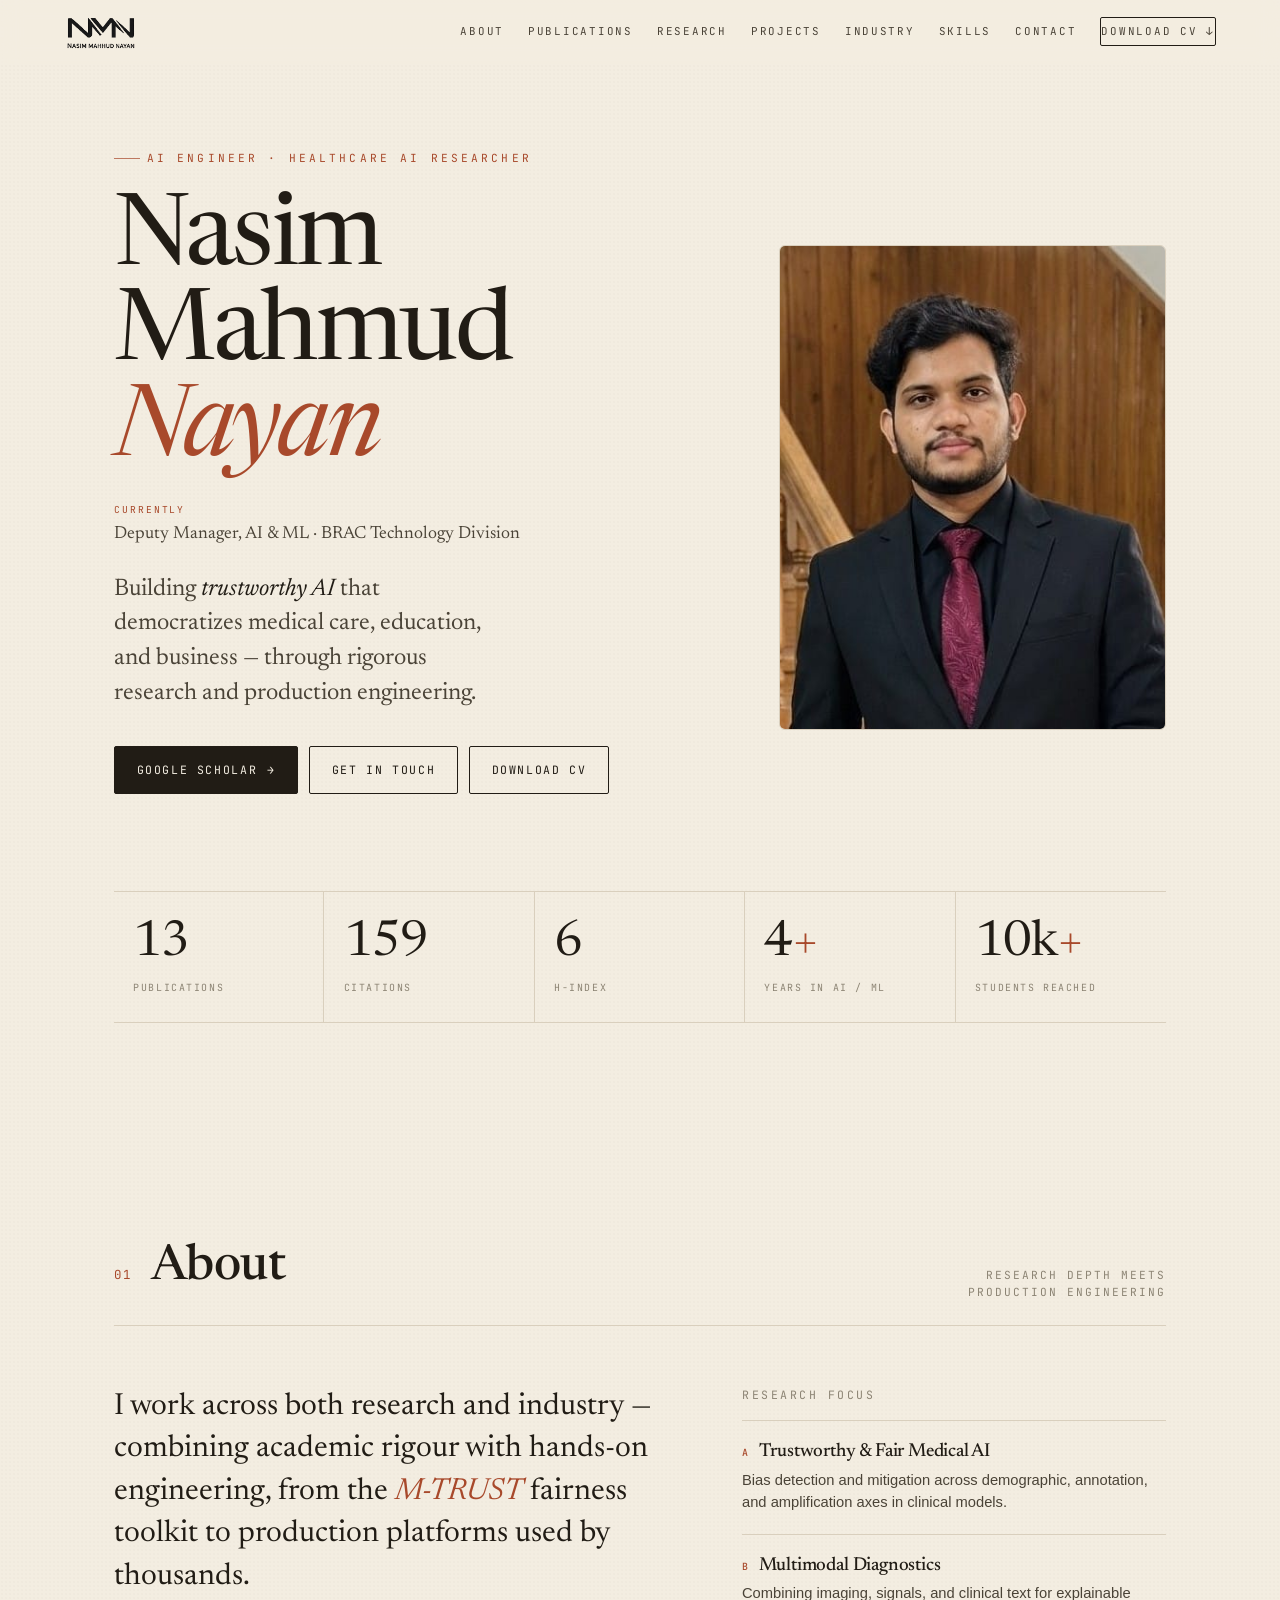
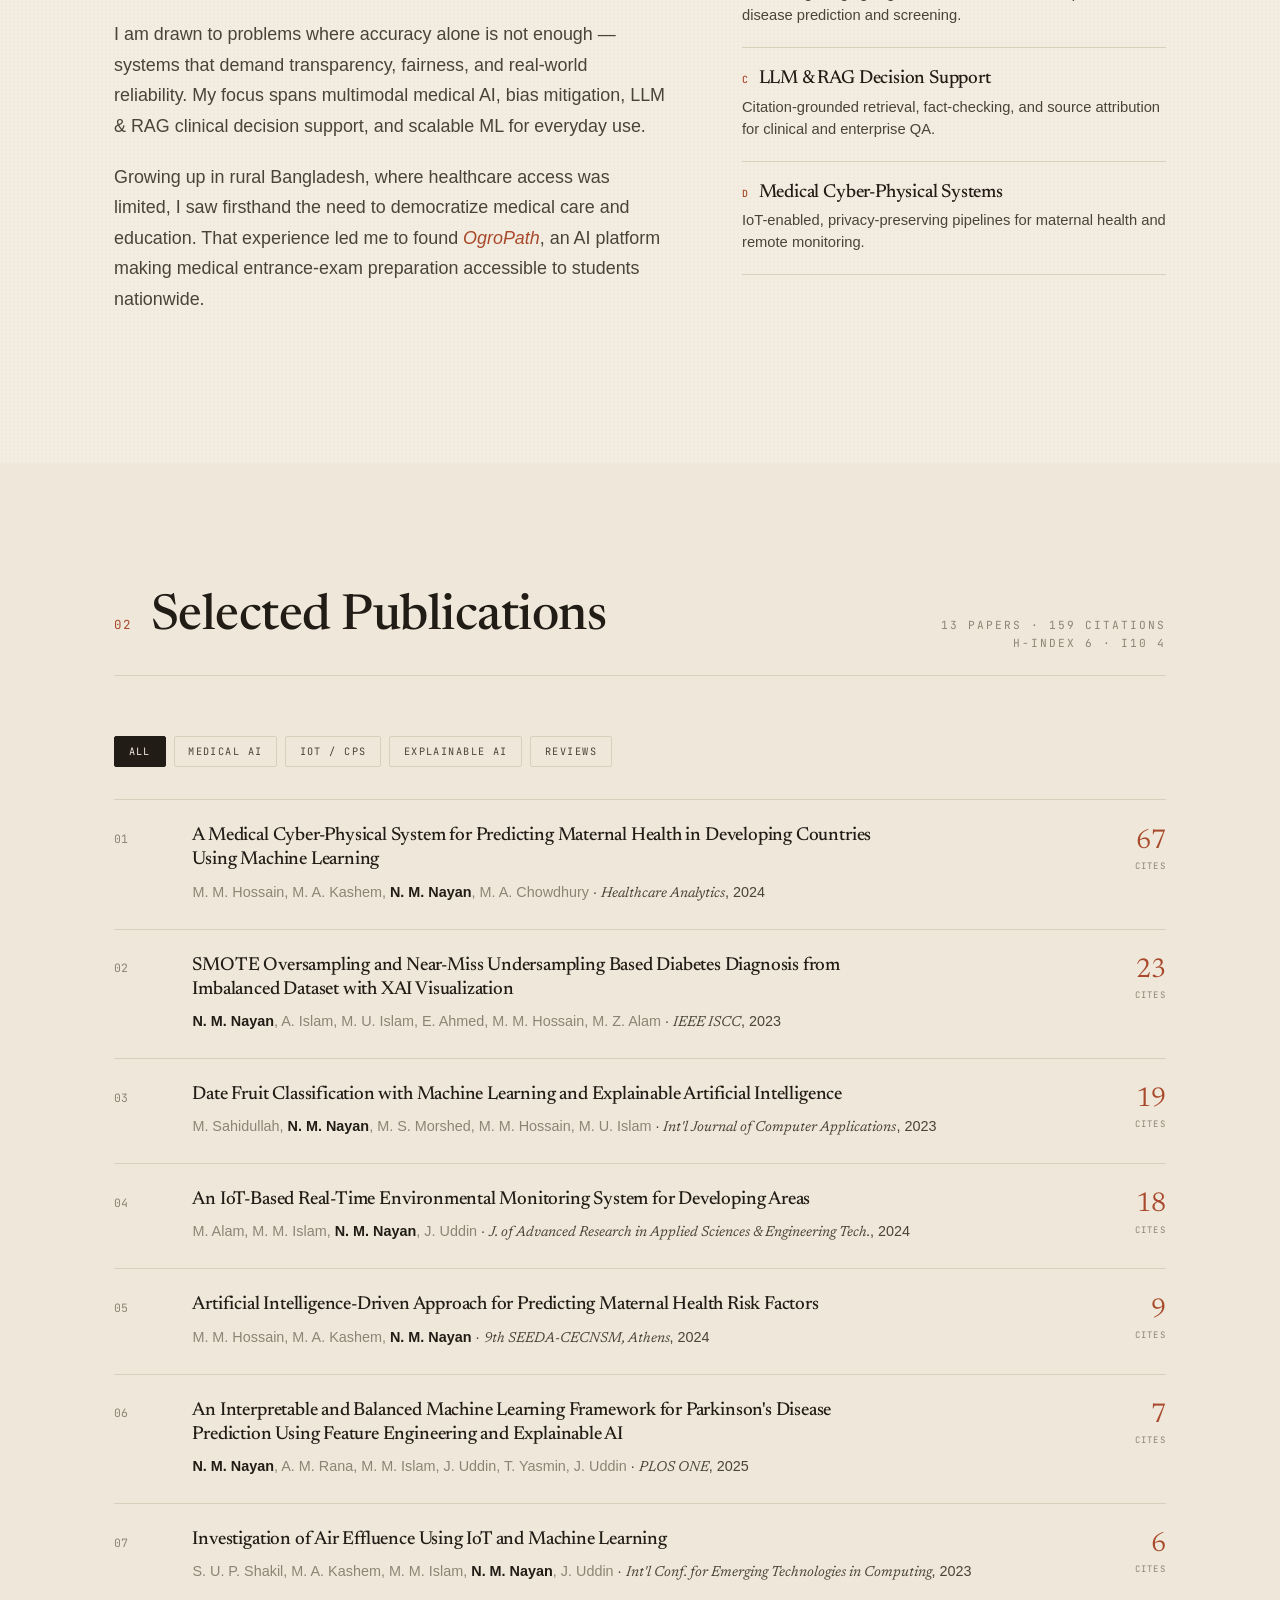
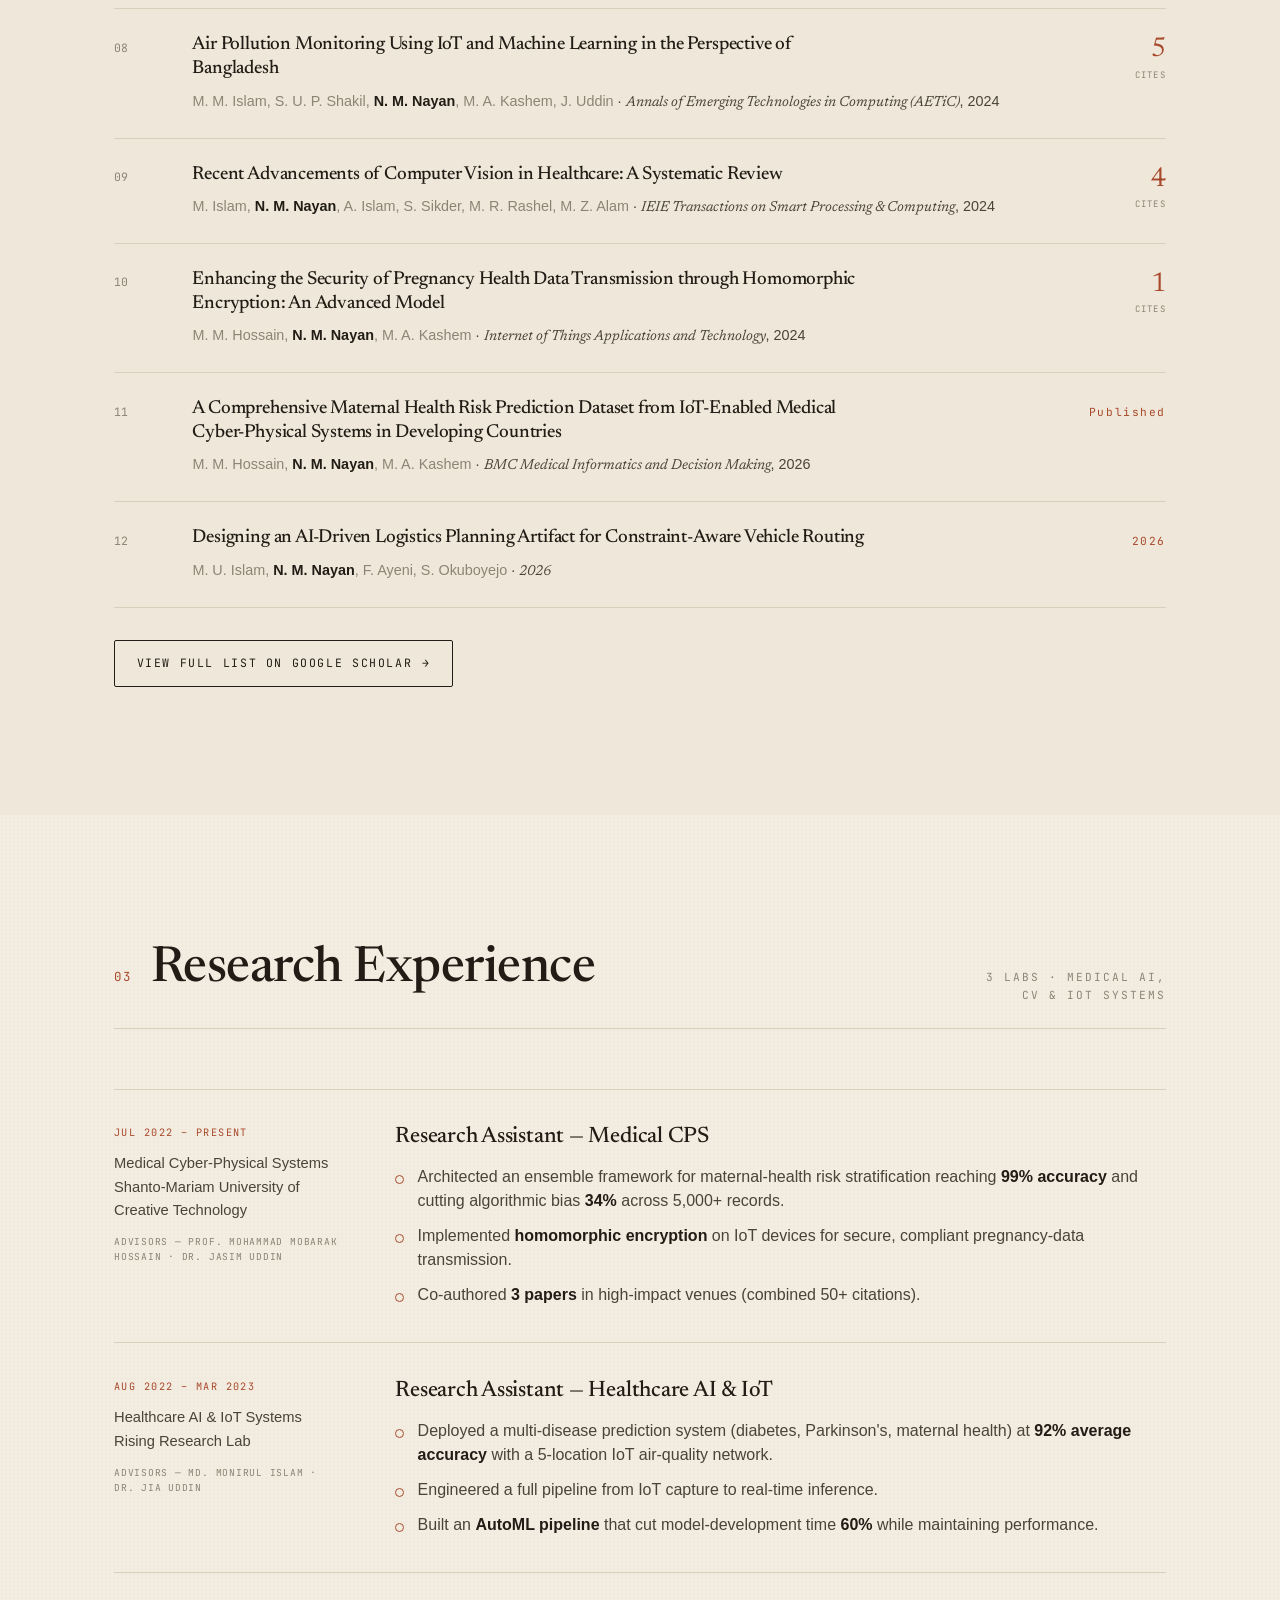
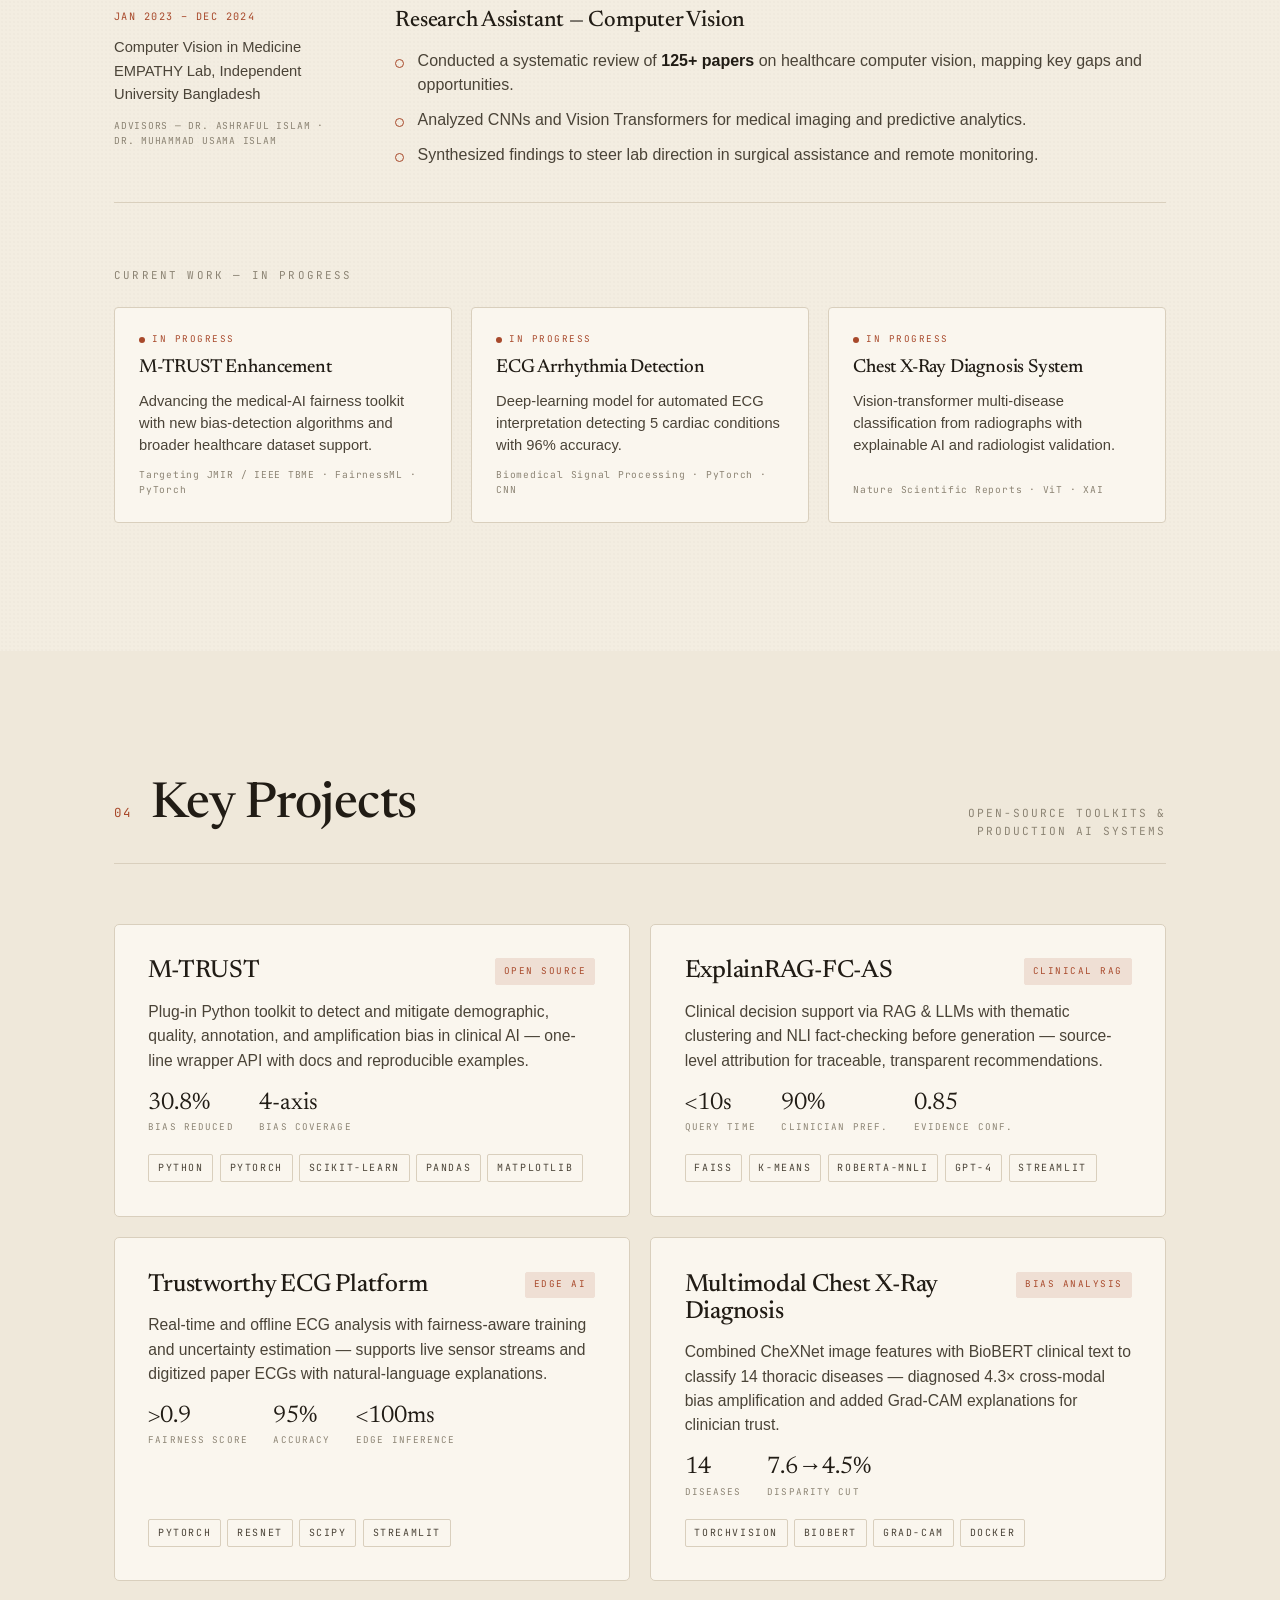
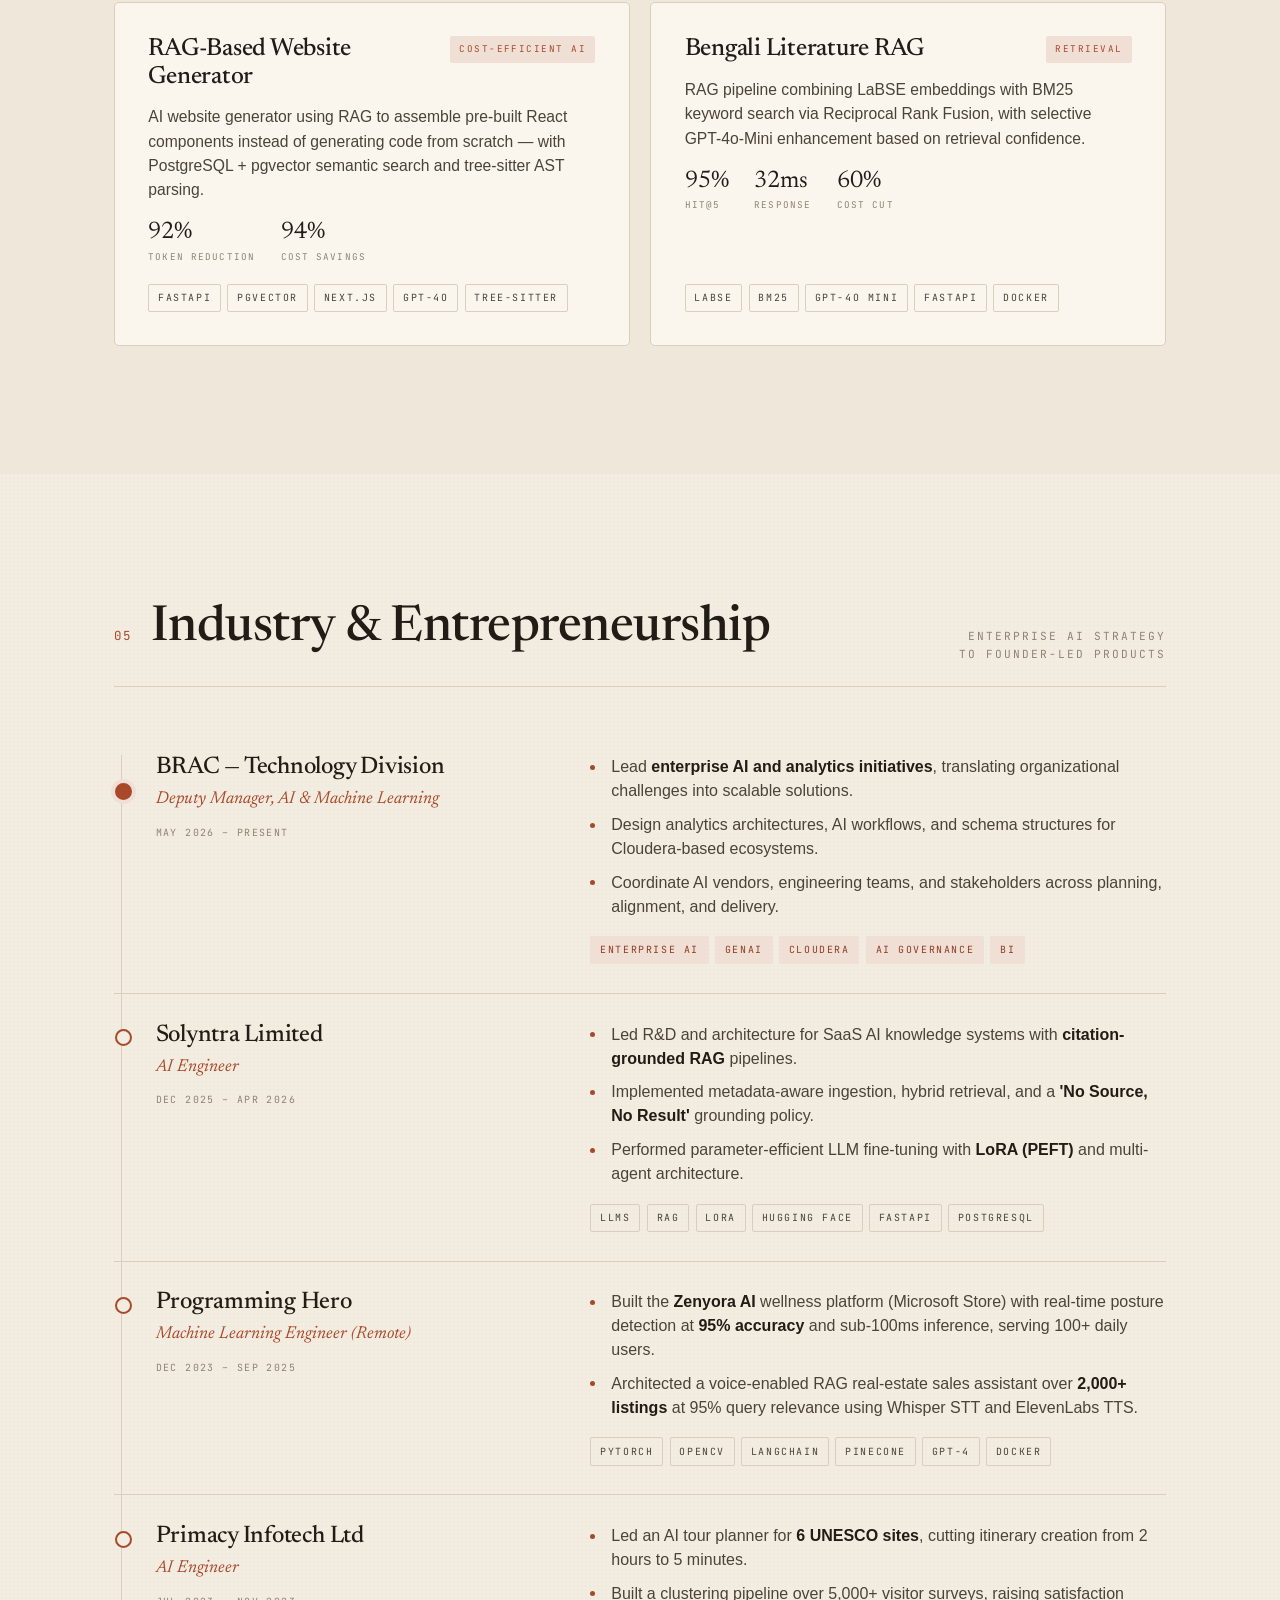
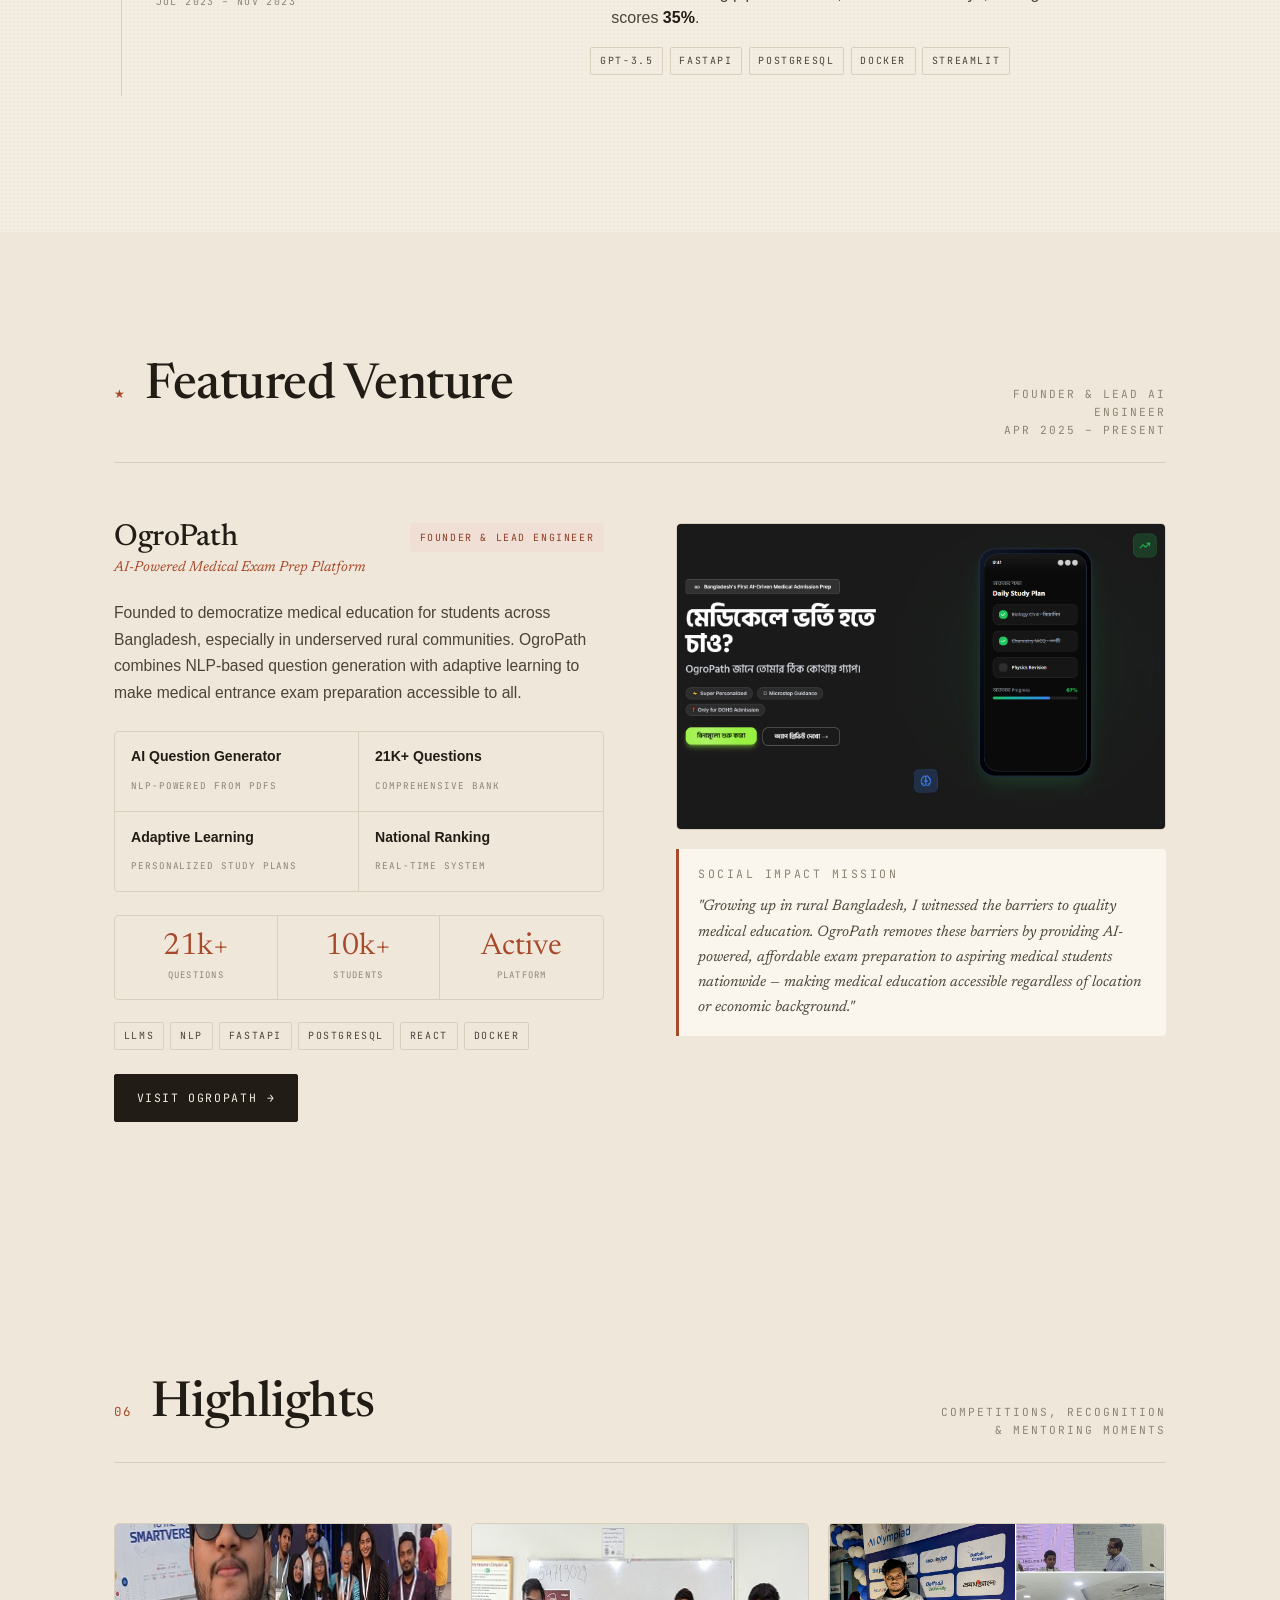
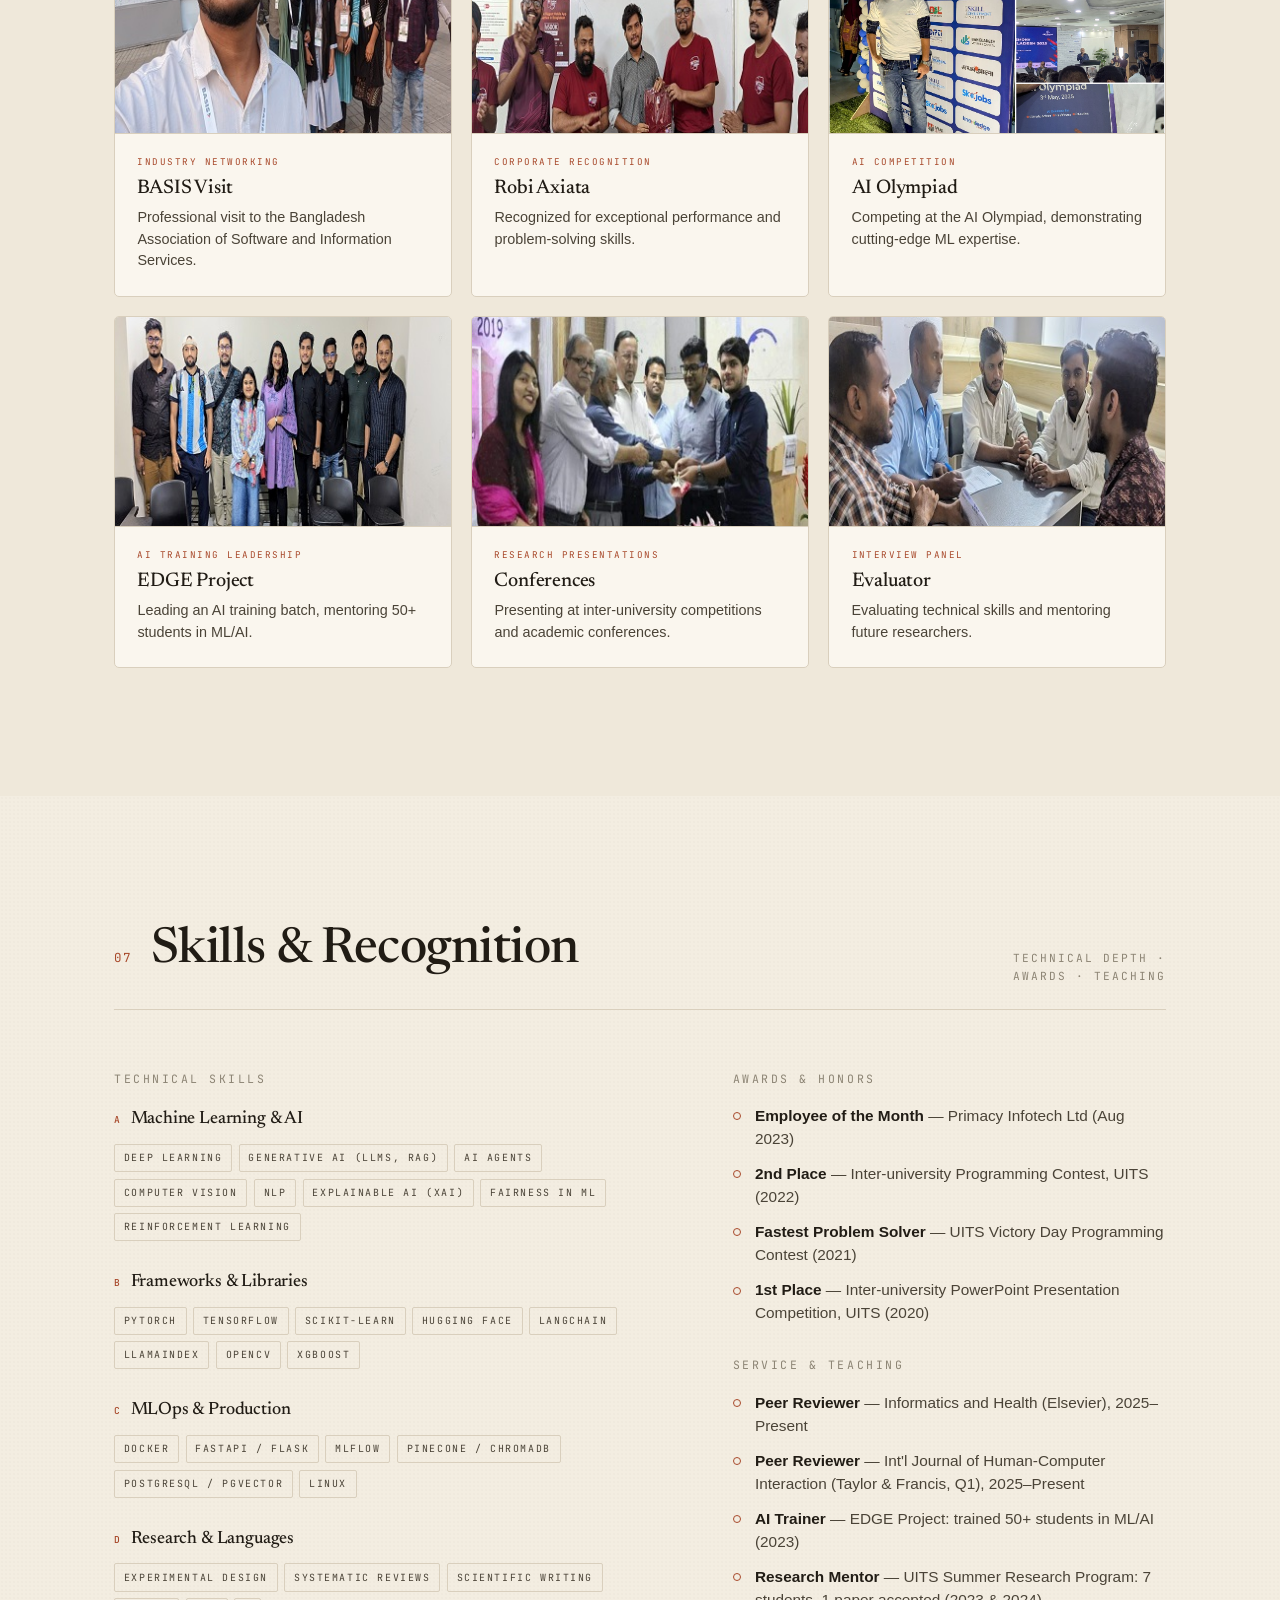
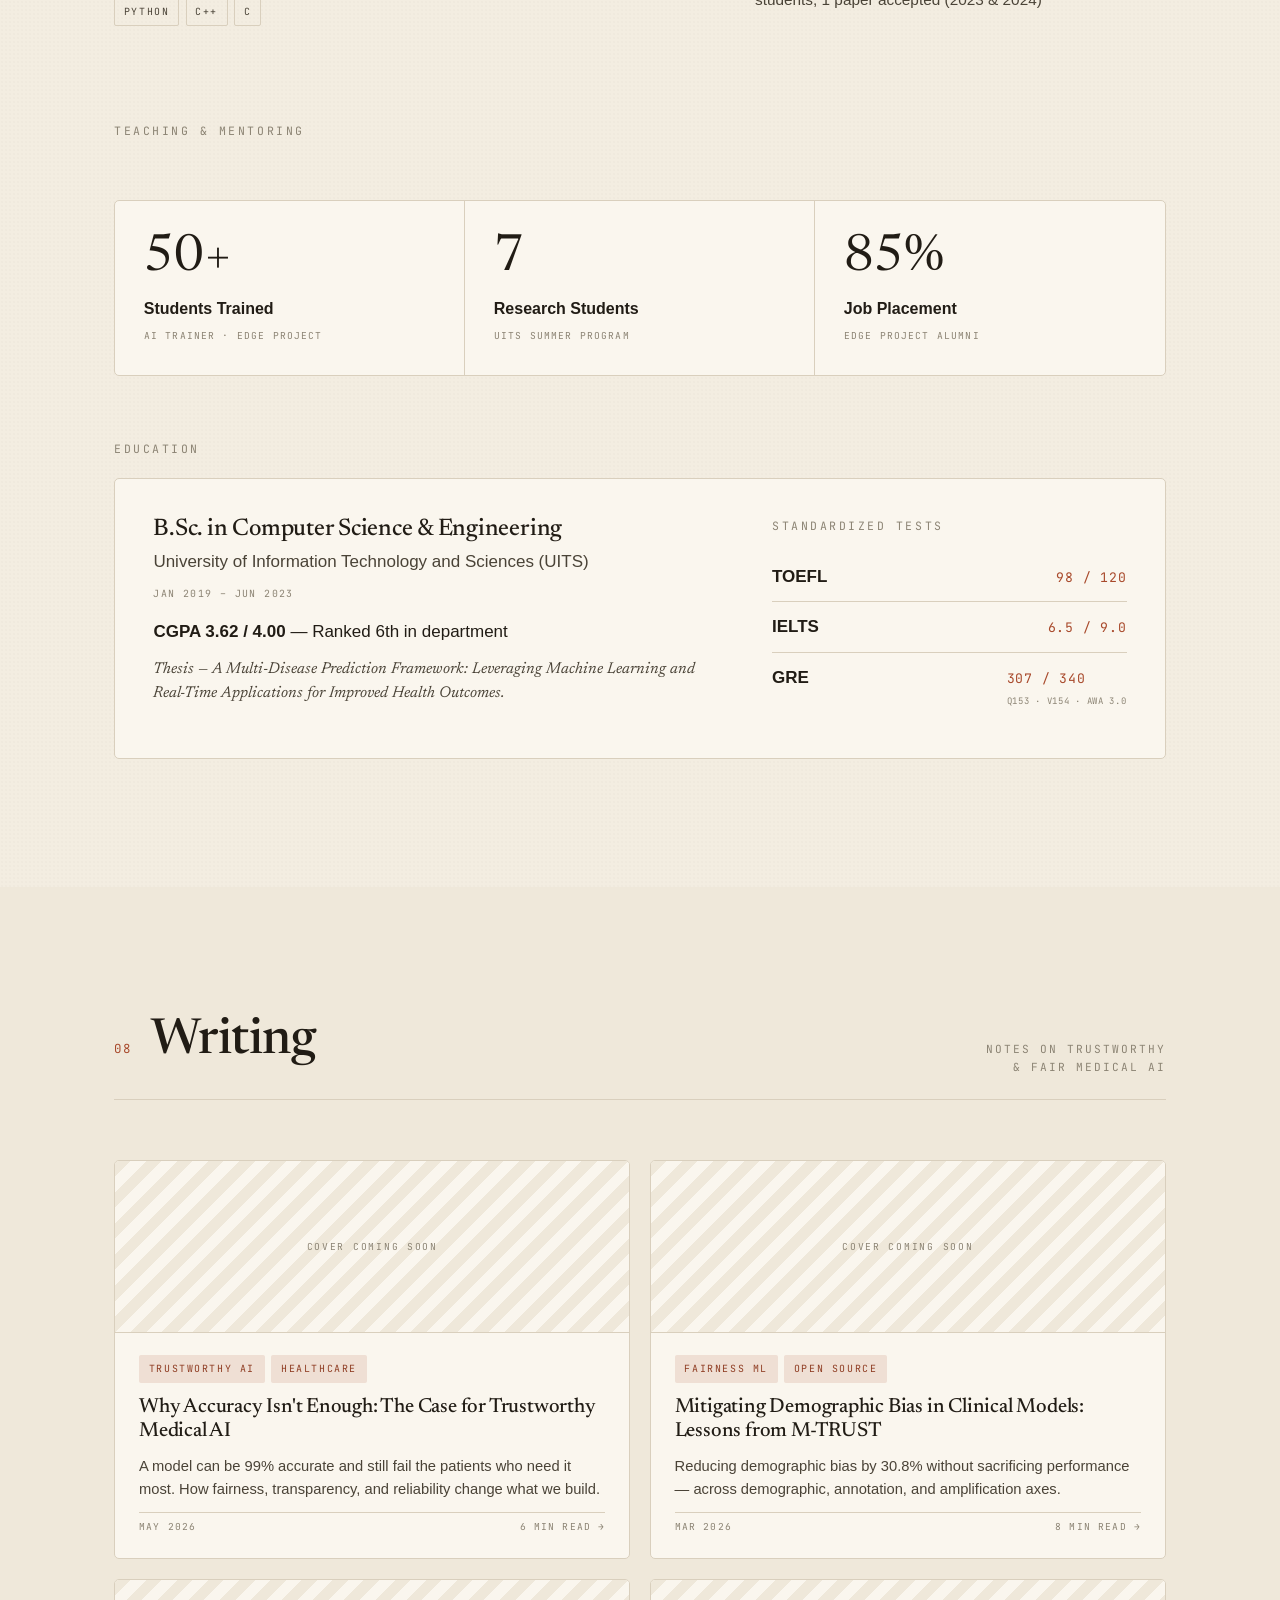
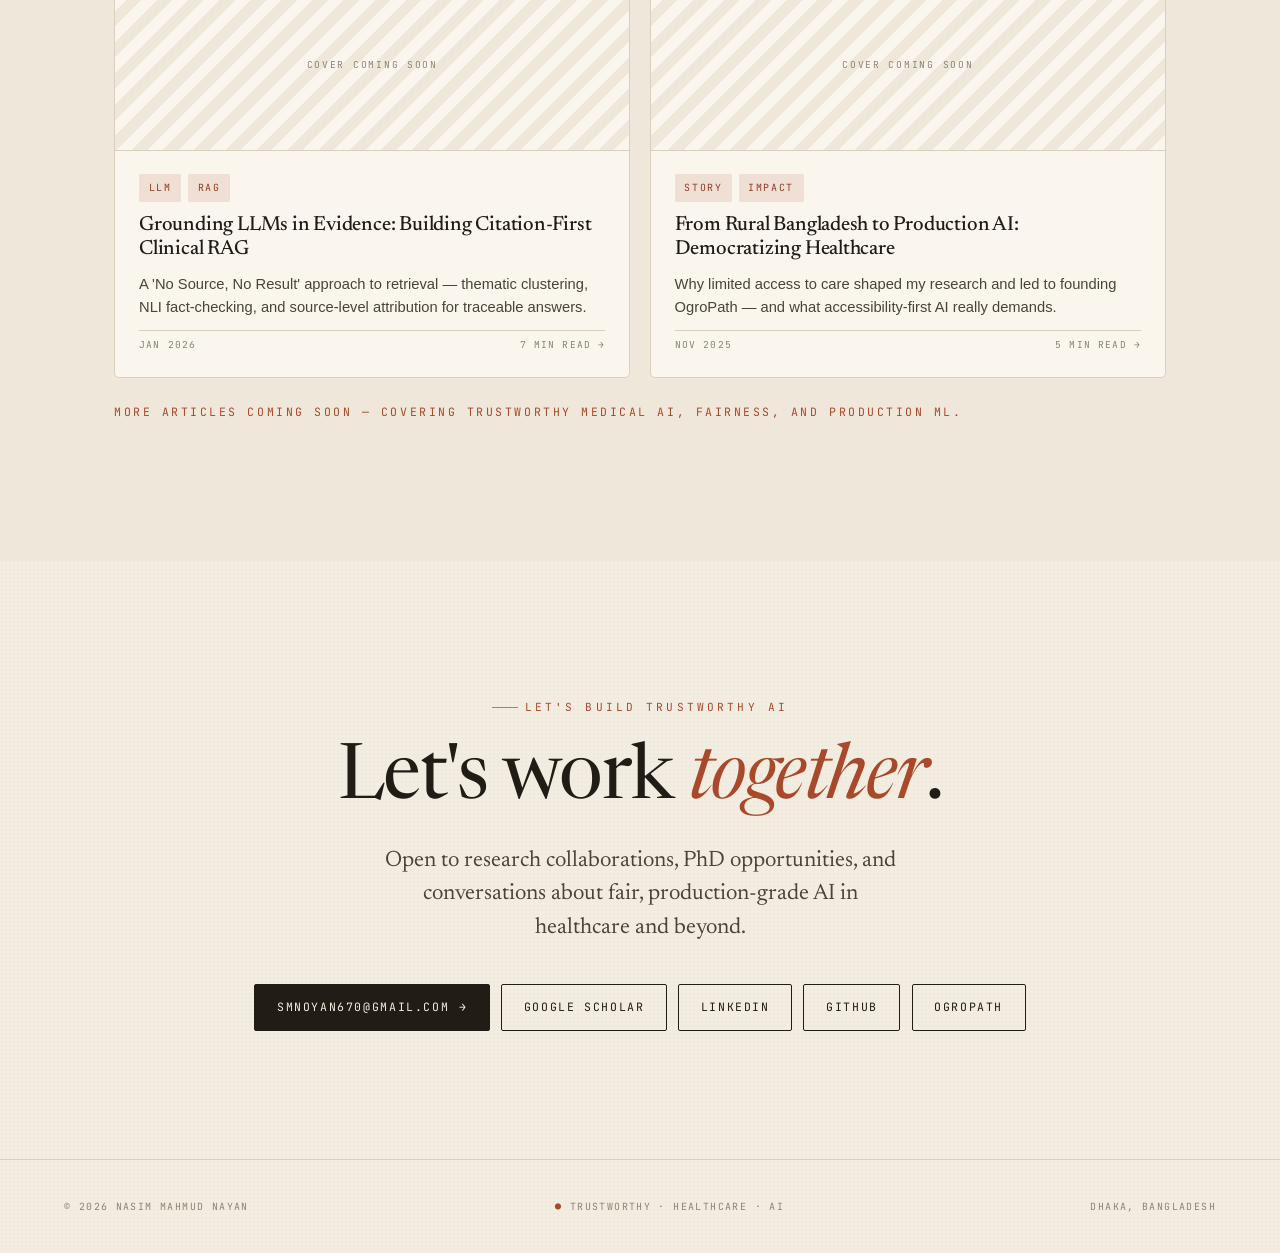
==== index.html @ 50c23c2b "Portfolio: full redesign with trustworthy medical AI theme - Editorial cream/rust theme with Newsrea" ====
<!DOCTYPE html>
<html lang="en">
<head>
<meta charset="UTF-8" />
<meta name="viewport" content="width=device-width, initial-scale=1.0" />
<title>Nasim Mahmud Nayan — AI Engineer & Healthcare AI Researcher</title>
<meta name="description" content="AI/ML Engineer and Healthcare AI Researcher building trustworthy, fair AI systems that democratize medical care and education. 13 publications · 159 citations." />
<link rel="preconnect" href="https://fonts.googleapis.com" />
<link rel="preconnect" href="https://fonts.gstatic.com" crossorigin />
<link href="https://fonts.googleapis.com/css2?family=Newsreader:ital,opsz,wght@0,6..72,400;0,6..72,500;0,6..72,600;1,6..72,400;1,6..72,500&family=JetBrains+Mono:wght@400;500&display=swap" rel="stylesheet" />
<link rel="stylesheet" href="assets/styles.css?v=4" />
</head>
<body>

<!-- ============ NAV ============ -->
<nav class="nav" id="nav">
  <a href="#top" class="brand"><img src="photos/logo.png" alt="Nasim Mahmud Nayan" class="brand-logo"></a>
  <div class="links" id="navlinks">
    <a href="#about">About</a>
    <a href="#publications">Publications</a>
    <a href="#research">Research</a>
    <a href="#projects">Projects</a>
    <a href="#industry">Industry</a>
    <a href="#skills">Skills</a>
    <a href="#contact">Contact</a>
    <a href="photos/NasimMahmudNayan_CV.pdf" target="_blank" rel="noopener" class="cv-btn">Download CV ↓</a>
  </div>
  <button class="nav-toggle" id="navToggle" aria-label="Menu"><span></span><span></span><span></span></button>
</nav>

<!-- ============ HERO ============ -->
<header class="hero wrap" id="top" data-section="top">
  <div class="hero-grid">
    <div class="hero-lead">
      <div class="kicker eyebrow reveal">AI Engineer · Healthcare AI Researcher</div>
      <h1 class="reveal d1">Nasim Mahmud<br /><span class="ln2">Nayan</span></h1>
      <div class="hero-position reveal d2">
        <span class="hp-label">Currently</span>
        Deputy Manager, AI &amp; ML · BRAC Technology Division
      </div>
      <p class="lede reveal d2">Building <em>trustworthy AI</em> that democratizes medical care, education, and business — through rigorous research and production engineering.</p>
      <div class="hero-cta reveal d3">
        <a class="btn btn-solid" href="https://scholar.google.com/citations?user=zAuBXLUAAAAJ&hl=en" target="_blank" rel="noopener">Google Scholar <span class="arrow">→</span></a>
        <a class="btn btn-ghost" href="#contact">Get in touch</a>
        <a class="btn btn-ghost" href="photos/NasimMahmudNayan_CV.pdf" target="_blank" rel="noopener">Download CV</a>
      </div>
    </div>

    <div class="hero-photo reveal d2">
      <img src="photos/dp.jpeg" alt="Nasim Mahmud Nayan" class="profile-img">
    </div>
  </div>

  <!-- stat strip -->
  <div class="stats reveal d3">
    <div class="stat"><div class="num" data-count="13">13</div><div class="lbl">Publications</div></div>
    <div class="stat"><div class="num" data-count="159">159</div><div class="lbl">Citations</div></div>
    <div class="stat"><div class="num" data-count="6">6</div><div class="lbl">h-index</div></div>
    <div class="stat"><div class="num" data-count="4"><span data-num>4</span><span class="suf">+</span></div><div class="lbl">Years in AI / ML</div></div>
    <div class="stat"><div class="num" data-count="10000">10k<span class="suf">+</span></div><div class="lbl">Students Reached</div></div>
  </div>
</header>

<!-- ============ ABOUT ============ -->
<section class="section-pad" id="about" data-section="about">
  <div class="wrap">
    <div class="sec-head reveal">
      <span class="idx">01</span>
      <h2>About</h2>
      <span class="aside">Research depth meets<br />production engineering</span>
    </div>
    <div class="about-grid">
      <div class="about-body reveal">
        <p>I work across both research and industry — combining academic rigour with hands-on engineering, from the <em>M-TRUST</em> fairness toolkit to production platforms used by thousands.</p>
        <p>I am drawn to problems where accuracy alone is not enough — systems that demand transparency, fairness, and real-world reliability. My focus spans multimodal medical AI, bias mitigation, LLM &amp; RAG clinical decision support, and scalable ML for everyday use.</p>
        <p>Growing up in rural Bangladesh, where healthcare access was limited, I saw firsthand the need to democratize medical care and education. That experience led me to found <em>OgroPath</em>, an AI platform making medical entrance-exam preparation accessible to students nationwide.</p>
      </div>
      <div class="reveal d1">
        <div class="mono" style="margin-bottom:1rem;">Research Focus</div>
        <div class="focus-list">
          <div class="focus-item"><h4><span class="n">A</span>Trustworthy &amp; Fair Medical AI</h4><p>Bias detection and mitigation across demographic, annotation, and amplification axes in clinical models.</p></div>
          <div class="focus-item"><h4><span class="n">B</span>Multimodal Diagnostics</h4><p>Combining imaging, signals, and clinical text for explainable disease prediction and screening.</p></div>
          <div class="focus-item"><h4><span class="n">C</span>LLM &amp; RAG Decision Support</h4><p>Citation-grounded retrieval, fact-checking, and source attribution for clinical and enterprise QA.</p></div>
          <div class="focus-item"><h4><span class="n">D</span>Medical Cyber-Physical Systems</h4><p>IoT-enabled, privacy-preserving pipelines for maternal health and remote monitoring.</p></div>
        </div>
      </div>
    </div>
  </div>
</section>

<!-- ============ PUBLICATIONS ============ -->
<section class="section-pad band" id="publications" data-section="publications">
  <div class="wrap">
    <div class="sec-head reveal">
      <span class="idx">02</span>
      <h2>Selected Publications</h2>
      <span class="aside">13 papers · 159 citations<br />h-index 6 · i10 4</span>
    </div>

    <div class="pub-toolbar reveal">
      <button class="filter-btn active" data-filter="all">All</button>
      <button class="filter-btn" data-filter="medical">Medical AI</button>
      <button class="filter-btn" data-filter="iot">IoT / CPS</button>
      <button class="filter-btn" data-filter="xai">Explainable AI</button>
      <button class="filter-btn" data-filter="review">Reviews</button>
    </div>

    <div class="pub-list reveal d1">
      <article class="pub" data-tags="medical iot">
        <div class="pidx">01</div>
        <div><h4>A Medical Cyber-Physical System for Predicting Maternal Health in Developing Countries Using Machine Learning</h4>
          <div class="meta"><span class="authors">M. M. Hossain, M. A. Kashem, <b>N. M. Nayan</b>, M. A. Chowdhury</span> · <span class="venue">Healthcare Analytics</span>, 2024</div></div>
        <div class="cites"><div class="cn">67</div><div class="cl">Cites</div></div>
      </article>

      <article class="pub" data-tags="medical xai">
        <div class="pidx">02</div>
        <div><h4>SMOTE Oversampling and Near-Miss Undersampling Based Diabetes Diagnosis from Imbalanced Dataset with XAI Visualization</h4>
          <div class="meta"><span class="authors"><b>N. M. Nayan</b>, A. Islam, M. U. Islam, E. Ahmed, M. M. Hossain, M. Z. Alam</span> · <span class="venue">IEEE ISCC</span>, 2023</div></div>
        <div class="cites"><div class="cn">23</div><div class="cl">Cites</div></div>
      </article>

      <article class="pub" data-tags="xai">
        <div class="pidx">03</div>
        <div><h4>Date Fruit Classification with Machine Learning and Explainable Artificial Intelligence</h4>
          <div class="meta"><span class="authors">M. Sahidullah, <b>N. M. Nayan</b>, M. S. Morshed, M. M. Hossain, M. U. Islam</span> · <span class="venue">Int'l Journal of Computer Applications</span>, 2023</div></div>
        <div class="cites"><div class="cn">19</div><div class="cl">Cites</div></div>
      </article>

      <article class="pub" data-tags="iot">
        <div class="pidx">04</div>
        <div><h4>An IoT-Based Real-Time Environmental Monitoring System for Developing Areas</h4>
          <div class="meta"><span class="authors">M. Alam, M. M. Islam, <b>N. M. Nayan</b>, J. Uddin</span> · <span class="venue">J. of Advanced Research in Applied Sciences &amp; Engineering Tech.</span>, 2024</div></div>
        <div class="cites"><div class="cn">18</div><div class="cl">Cites</div></div>
      </article>

      <article class="pub" data-tags="medical">
        <div class="pidx">05</div>
        <div><h4>Artificial Intelligence-Driven Approach for Predicting Maternal Health Risk Factors</h4>
          <div class="meta"><span class="authors">M. M. Hossain, M. A. Kashem, <b>N. M. Nayan</b></span> · <span class="venue">9th SEEDA-CECNSM, Athens</span>, 2024</div></div>
        <div class="cites"><div class="cn">9</div><div class="cl">Cites</div></div>
      </article>

      <article class="pub" data-tags="medical xai">
        <div class="pidx">06</div>
        <div><h4>An Interpretable and Balanced Machine Learning Framework for Parkinson's Disease Prediction Using Feature Engineering and Explainable AI</h4>
          <div class="meta"><span class="authors"><b>N. M. Nayan</b>, A. M. Rana, M. M. Islam, J. Uddin, T. Yasmin, J. Uddin</span> · <span class="venue">PLOS ONE</span>, 2025</div></div>
        <div class="cites"><div class="cn">7</div><div class="cl">Cites</div></div>
      </article>

      <article class="pub" data-tags="iot">
        <div class="pidx">07</div>
        <div><h4>Investigation of Air Effluence Using IoT and Machine Learning</h4>
          <div class="meta"><span class="authors">S. U. P. Shakil, M. A. Kashem, M. M. Islam, <b>N. M. Nayan</b>, J. Uddin</span> · <span class="venue">Int'l Conf. for Emerging Technologies in Computing</span>, 2023</div></div>
        <div class="cites"><div class="cn">6</div><div class="cl">Cites</div></div>
      </article>

      <article class="pub" data-tags="iot">
        <div class="pidx">08</div>
        <div><h4>Air Pollution Monitoring Using IoT and Machine Learning in the Perspective of Bangladesh</h4>
          <div class="meta"><span class="authors">M. M. Islam, S. U. P. Shakil, <b>N. M. Nayan</b>, M. A. Kashem, J. Uddin</span> · <span class="venue">Annals of Emerging Technologies in Computing (AETiC)</span>, 2024</div></div>
        <div class="cites"><div class="cn">5</div><div class="cl">Cites</div></div>
      </article>

      <article class="pub" data-tags="review medical">
        <div class="pidx">09</div>
        <div><h4>Recent Advancements of Computer Vision in Healthcare: A Systematic Review</h4>
          <div class="meta"><span class="authors">M. Islam, <b>N. M. Nayan</b>, A. Islam, S. Sikder, M. R. Rashel, M. Z. Alam</span> · <span class="venue">IEIE Transactions on Smart Processing &amp; Computing</span>, 2024</div></div>
        <div class="cites"><div class="cn">4</div><div class="cl">Cites</div></div>
      </article>

      <article class="pub" data-tags="iot medical">
        <div class="pidx">10</div>
        <div><h4>Enhancing the Security of Pregnancy Health Data Transmission through Homomorphic Encryption: An Advanced Model</h4>
          <div class="meta"><span class="authors">M. M. Hossain, <b>N. M. Nayan</b>, M. A. Kashem</span> · <span class="venue">Internet of Things Applications and Technology</span>, 2024</div></div>
        <div class="cites"><div class="cn">1</div><div class="cl">Cites</div></div>
      </article>

      <article class="pub" data-tags="medical iot">
        <div class="pidx">11</div>
        <div><h4>A Comprehensive Maternal Health Risk Prediction Dataset from IoT-Enabled Medical Cyber-Physical Systems in Developing Countries</h4>
          <div class="meta"><span class="authors">M. M. Hossain, <b>N. M. Nayan</b>, M. A. Kashem</span> · <span class="venue">BMC Medical Informatics and Decision Making</span>, 2026</div></div>
        <div class="cites accepted"><div class="cn">Published</div></div>
      </article>

      <article class="pub" data-tags="ai">
        <div class="pidx">12</div>
        <div><h4>Designing an AI-Driven Logistics Planning Artifact for Constraint-Aware Vehicle Routing</h4>
          <div class="meta"><span class="authors">M. U. Islam, <b>N. M. Nayan</b>, F. Ayeni, S. Okuboyejo</span> · <span class="venue">2026</span></div></div>
        <div class="cites accepted"><div class="cn">2026</div></div>
      </article>
    </div>

    <div style="margin-top:2rem;" class="reveal">
      <a class="btn btn-ghost" href="https://scholar.google.com/citations?user=zAuBXLUAAAAJ&hl=en" target="_blank" rel="noopener">View full list on Google Scholar <span class="arrow">→</span></a>
    </div>
  </div>
</section>

<!-- ============ RESEARCH EXPERIENCE ============ -->
<section class="section-pad" id="research" data-section="research">
  <div class="wrap">
    <div class="sec-head reveal">
      <span class="idx">03</span>
      <h2>Research Experience</h2>
      <span class="aside">3 labs · medical AI,<br />CV &amp; IoT systems</span>
    </div>

    <div class="rexp">
      <div class="rexp-item reveal">
        <div class="rexp-when-block">
          <div class="rexp-when">Jul 2022 – Present</div>
          <div class="rexp-lab">Medical Cyber-Physical Systems<br />Shanto-Mariam University of Creative Technology</div>
          <div class="rexp-adv">Advisors — Prof. Mohammad Mobarak Hossain · Dr. Jasim Uddin</div>
        </div>
        <div class="rexp-role">
          <h3>Research Assistant — Medical CPS</h3>
          <ul>
            <li>Architected an ensemble framework for maternal-health risk stratification reaching <b>99% accuracy</b> and cutting algorithmic bias <b>34%</b> across 5,000+ records.</li>
            <li>Implemented <b>homomorphic encryption</b> on IoT devices for secure, compliant pregnancy-data transmission.</li>
            <li>Co-authored <b>3 papers</b> in high-impact venues (combined 50+ citations).</li>
          </ul>
        </div>
      </div>

      <div class="rexp-item reveal">
        <div class="rexp-when-block">
          <div class="rexp-when">Aug 2022 – Mar 2023</div>
          <div class="rexp-lab">Healthcare AI &amp; IoT Systems<br />Rising Research Lab</div>
          <div class="rexp-adv">Advisors — Md. Monirul Islam · Dr. Jia Uddin</div>
        </div>
        <div class="rexp-role">
          <h3>Research Assistant — Healthcare AI &amp; IoT</h3>
          <ul>
            <li>Deployed a multi-disease prediction system (diabetes, Parkinson's, maternal health) at <b>92% average accuracy</b> with a 5-location IoT air-quality network.</li>
            <li>Engineered a full pipeline from IoT capture to real-time inference.</li>
            <li>Built an <b>AutoML pipeline</b> that cut model-development time <b>60%</b> while maintaining performance.</li>
          </ul>
        </div>
      </div>

      <div class="rexp-item reveal">
        <div class="rexp-when-block">
          <div class="rexp-when">Jan 2023 – Dec 2024</div>
          <div class="rexp-lab">Computer Vision in Medicine<br />EMPATHY Lab, Independent University Bangladesh</div>
          <div class="rexp-adv">Advisors — Dr. Ashraful Islam · Dr. Muhammad Usama Islam</div>
        </div>
        <div class="rexp-role">
          <h3>Research Assistant — Computer Vision</h3>
          <ul>
            <li>Conducted a systematic review of <b>125+ papers</b> on healthcare computer vision, mapping key gaps and opportunities.</li>
            <li>Analyzed CNNs and Vision Transformers for medical imaging and predictive analytics.</li>
            <li>Synthesized findings to steer lab direction in surgical assistance and remote monitoring.</li>
          </ul>
        </div>
      </div>
    </div>

    <div class="cw-head reveal">Current Work — In Progress</div>
    <div class="cw-grid">
      <div class="cw-card reveal">
        <div class="cw-status">In Progress</div>
        <h4>M-TRUST Enhancement</h4>
        <p>Advancing the medical-AI fairness toolkit with new bias-detection algorithms and broader healthcare dataset support.</p>
        <div class="target">Targeting JMIR / IEEE TBME · FairnessML · PyTorch</div>
      </div>
      <div class="cw-card reveal d1">
        <div class="cw-status">In Progress</div>
        <h4>ECG Arrhythmia Detection</h4>
        <p>Deep-learning model for automated ECG interpretation detecting 5 cardiac conditions with 96% accuracy.</p>
        <div class="target">Biomedical Signal Processing · PyTorch · CNN</div>
      </div>
      <div class="cw-card reveal d2">
        <div class="cw-status">In Progress</div>
        <h4>Chest X-Ray Diagnosis System</h4>
        <p>Vision-transformer multi-disease classification from radiographs with explainable AI and radiologist validation.</p>
        <div class="target">Nature Scientific Reports · ViT · XAI</div>
      </div>
    </div>
  </div>
</section>

<!-- ============ PROJECTS ============ -->
<section class="section-pad band" id="projects" data-section="projects">
  <div class="wrap">
    <div class="sec-head reveal">
      <span class="idx">04</span>
      <h2>Key Projects</h2>
      <span class="aside">Open-source toolkits &amp;<br />production AI systems</span>
    </div>

    <div class="proj-grid">
      <article class="proj-card reveal">
        <div class="proj-top"><h3>M-TRUST</h3><span class="ptag">Open Source</span></div>
        <p class="pdesc">Plug-in Python toolkit to detect and mitigate demographic, quality, annotation, and amplification bias in clinical AI — one-line wrapper API with docs and reproducible examples.</p>
        <div class="proj-metrics">
          <div class="pm"><div class="pmv">30.8%</div><div class="pml">Bias reduced</div></div>
          <div class="pm"><div class="pmv">4-axis</div><div class="pml">Bias coverage</div></div>
        </div>
        <div class="chip-row"><span class="chip">Python</span><span class="chip">PyTorch</span><span class="chip">Scikit-learn</span><span class="chip">Pandas</span><span class="chip">Matplotlib</span></div>
      </article>

      <article class="proj-card reveal d1">
        <div class="proj-top"><h3>ExplainRAG-FC-AS</h3><span class="ptag">Clinical RAG</span></div>
        <p class="pdesc">Clinical decision support via RAG &amp; LLMs with thematic clustering and NLI fact-checking before generation — source-level attribution for traceable, transparent recommendations.</p>
        <div class="proj-metrics">
          <div class="pm"><div class="pmv">&lt;10s</div><div class="pml">Query time</div></div>
          <div class="pm"><div class="pmv">90%</div><div class="pml">Clinician pref.</div></div>
          <div class="pm"><div class="pmv">0.85</div><div class="pml">Evidence conf.</div></div>
        </div>
        <div class="chip-row"><span class="chip">FAISS</span><span class="chip">K-Means</span><span class="chip">RoBERTa-MNLI</span><span class="chip">GPT-4</span><span class="chip">Streamlit</span></div>
      </article>

      <article class="proj-card reveal">
        <div class="proj-top"><h3>Trustworthy ECG Platform</h3><span class="ptag">Edge AI</span></div>
        <p class="pdesc">Real-time and offline ECG analysis with fairness-aware training and uncertainty estimation — supports live sensor streams and digitized paper ECGs with natural-language explanations.</p>
        <div class="proj-metrics">
          <div class="pm"><div class="pmv">&gt;0.9</div><div class="pml">Fairness score</div></div>
          <div class="pm"><div class="pmv">95%</div><div class="pml">Accuracy</div></div>
          <div class="pm"><div class="pmv">&lt;100ms</div><div class="pml">Edge inference</div></div>
        </div>
        <div class="chip-row"><span class="chip">PyTorch</span><span class="chip">ResNet</span><span class="chip">SciPy</span><span class="chip">Streamlit</span></div>
      </article>

      <article class="proj-card reveal d1">
        <div class="proj-top"><h3>Multimodal Chest X-Ray Diagnosis</h3><span class="ptag">Bias Analysis</span></div>
        <p class="pdesc">Combined CheXNet image features with BioBERT clinical text to classify 14 thoracic diseases — diagnosed 4.3× cross-modal bias amplification and added Grad-CAM explanations for clinician trust.</p>
        <div class="proj-metrics">
          <div class="pm"><div class="pmv">14</div><div class="pml">Diseases</div></div>
          <div class="pm"><div class="pmv">7.6→4.5%</div><div class="pml">Disparity cut</div></div>
        </div>
        <div class="chip-row"><span class="chip">TorchVision</span><span class="chip">BioBERT</span><span class="chip">Grad-CAM</span><span class="chip">Docker</span></div>
      </article>

      <article class="proj-card reveal">
        <div class="proj-top"><h3>RAG-Based Website Generator</h3><span class="ptag">Cost-Efficient AI</span></div>
        <p class="pdesc">AI website generator using RAG to assemble pre-built React components instead of generating code from scratch — with PostgreSQL + pgvector semantic search and tree-sitter AST parsing.</p>
        <div class="proj-metrics">
          <div class="pm"><div class="pmv">92%</div><div class="pml">Token reduction</div></div>
          <div class="pm"><div class="pmv">94%</div><div class="pml">Cost savings</div></div>
        </div>
        <div class="chip-row"><span class="chip">FastAPI</span><span class="chip">pgvector</span><span class="chip">Next.js</span><span class="chip">GPT-4o</span><span class="chip">tree-sitter</span></div>
      </article>

      <article class="proj-card reveal d1">
        <div class="proj-top"><h3>Bengali Literature RAG</h3><span class="ptag">Retrieval</span></div>
        <p class="pdesc">RAG pipeline combining LaBSE embeddings with BM25 keyword search via Reciprocal Rank Fusion, with selective GPT-4o-Mini enhancement based on retrieval confidence.</p>
        <div class="proj-metrics">
          <div class="pm"><div class="pmv">95%</div><div class="pml">Hit@5</div></div>
          <div class="pm"><div class="pmv">32ms</div><div class="pml">Response</div></div>
          <div class="pm"><div class="pmv">60%</div><div class="pml">Cost cut</div></div>
        </div>
        <div class="chip-row"><span class="chip">LaBSE</span><span class="chip">BM25</span><span class="chip">GPT-4o Mini</span><span class="chip">FastAPI</span><span class="chip">Docker</span></div>
      </article>
    </div>
  </div>
</section>

<!-- ============ INDUSTRY ============ -->
<section class="section-pad" id="industry" data-section="industry">
  <div class="wrap">
    <div class="sec-head reveal">
      <span class="idx">05</span>
      <h2>Industry &amp; Entrepreneurship</h2>
      <span class="aside">Enterprise AI strategy<br />to founder-led products</span>
    </div>

    <div class="tl">
      <div class="tl-item now reveal">
        <div class="tl-org">
          <h3>BRAC — Technology Division</h3>
          <div class="role">Deputy Manager, AI &amp; Machine Learning</div>
          <div class="when">May 2026 – Present</div>
        </div>
        <div class="tl-body">
          <ul>
            <li>Lead <b>enterprise AI and analytics initiatives</b>, translating organizational challenges into scalable solutions.</li>
            <li>Design analytics architectures, AI workflows, and schema structures for Cloudera-based ecosystems.</li>
            <li>Coordinate AI vendors, engineering teams, and stakeholders across planning, alignment, and delivery.</li>
          </ul>
          <div class="chip-row"><span class="chip chip-fill">Enterprise AI</span><span class="chip chip-fill">GenAI</span><span class="chip chip-fill">Cloudera</span><span class="chip chip-fill">AI Governance</span><span class="chip chip-fill">BI</span></div>
        </div>
      </div>

      <div class="tl-item reveal">
        <div class="tl-org">
          <h3>Solyntra Limited</h3>
          <div class="role">AI Engineer</div>
          <div class="when">Dec 2025 – Apr 2026</div>
        </div>
        <div class="tl-body">
          <ul>
            <li>Led R&amp;D and architecture for SaaS AI knowledge systems with <b>citation-grounded RAG</b> pipelines.</li>
            <li>Implemented metadata-aware ingestion, hybrid retrieval, and a <b>'No Source, No Result'</b> grounding policy.</li>
            <li>Performed parameter-efficient LLM fine-tuning with <b>LoRA (PEFT)</b> and multi-agent architecture.</li>
          </ul>
          <div class="chip-row"><span class="chip">LLMs</span><span class="chip">RAG</span><span class="chip">LoRA</span><span class="chip">Hugging Face</span><span class="chip">FastAPI</span><span class="chip">PostgreSQL</span></div>
        </div>
      </div>

      <div class="tl-item reveal">
        <div class="tl-org">
          <h3>Programming Hero</h3>
          <div class="role">Machine Learning Engineer (Remote)</div>
          <div class="when">Dec 2023 – Sep 2025</div>
        </div>
        <div class="tl-body">
          <ul>
            <li>Built the <b>Zenyora AI</b> wellness platform (Microsoft Store) with real-time posture detection at <b>95% accuracy</b> and sub-100ms inference, serving 100+ daily users.</li>
            <li>Architected a voice-enabled RAG real-estate sales assistant over <b>2,000+ listings</b> at 95% query relevance using Whisper STT and ElevenLabs TTS.</li>
          </ul>
          <div class="chip-row"><span class="chip">PyTorch</span><span class="chip">OpenCV</span><span class="chip">LangChain</span><span class="chip">Pinecone</span><span class="chip">GPT-4</span><span class="chip">Docker</span></div>
        </div>
      </div>

      <div class="tl-item reveal">
        <div class="tl-org">
          <h3>Primacy Infotech Ltd</h3>
          <div class="role">AI Engineer</div>
          <div class="when">Jul 2023 – Nov 2023</div>
        </div>
        <div class="tl-body">
          <ul>
            <li>Led an AI tour planner for <b>6 UNESCO sites</b>, cutting itinerary creation from 2 hours to 5 minutes.</li>
            <li>Built a clustering pipeline over 5,000+ visitor surveys, raising satisfaction scores <b>35%</b>.</li>
          </ul>
          <div class="chip-row"><span class="chip">GPT-3.5</span><span class="chip">FastAPI</span><span class="chip">PostgreSQL</span><span class="chip">Docker</span><span class="chip">Streamlit</span></div>
        </div>
      </div>

    </div>
  </div>
</section>

<!-- ============ OGROPATH FEATURED ============ -->
<section class="section-pad band op-section" id="ogropath">
  <div class="wrap">
    <div class="sec-head reveal">
      <span class="idx">★</span>
      <h2>Featured Venture</h2>
      <span class="aside">Founder &amp; Lead AI Engineer<br />Apr 2025 – Present</span>
    </div>
    <div class="op-featured">
      <div class="op-left reveal">
        <div class="op-brand-row">
          <div>
            <h3 class="op-name">OgroPath</h3>
            <div class="op-tagline">AI-Powered Medical Exam Prep Platform</div>
          </div>
          <span class="chip chip-fill" style="margin-left:auto;align-self:flex-start;white-space:nowrap;">Founder &amp; Lead Engineer</span>
        </div>
        <p class="op-desc">Founded to democratize medical education for students across Bangladesh, especially in underserved rural communities. OgroPath combines NLP-based question generation with adaptive learning to make medical entrance exam preparation accessible to all.</p>
        <div class="op-feats">
          <div class="op-feat"><div><strong>AI Question Generator</strong><span>NLP-powered from PDFs</span></div></div>
          <div class="op-feat"><div><strong>21K+ Questions</strong><span>Comprehensive bank</span></div></div>
          <div class="op-feat"><div><strong>Adaptive Learning</strong><span>Personalized study plans</span></div></div>
          <div class="op-feat"><div><strong>National Ranking</strong><span>Real-time system</span></div></div>
        </div>
        <div class="op-stat-strip">
          <div class="op-stat"><div class="op-sv">21k+</div><div class="op-sl">Questions</div></div>
          <div class="op-stat"><div class="op-sv">10k+</div><div class="op-sl">Students</div></div>
          <div class="op-stat"><div class="op-sv">Active</div><div class="op-sl">Platform</div></div>
        </div>
        <div class="chip-row" style="margin-bottom:1.5rem;"><span class="chip">LLMs</span><span class="chip">NLP</span><span class="chip">FastAPI</span><span class="chip">PostgreSQL</span><span class="chip">React</span><span class="chip">Docker</span></div>
        <a class="btn btn-solid" href="https://ogropath.com" target="_blank" rel="noopener">Visit OgroPath <span class="arrow">→</span></a>
      </div>

      <div class="op-right reveal d1">
        <div class="op-screen">
          <img src="photos/ogropath.png" alt="OgroPath platform">
        </div>
        <div class="op-mission">
          <span class="mono" style="display:block;margin-bottom:0.7rem;">Social Impact Mission</span>
          <p>"Growing up in rural Bangladesh, I witnessed the barriers to quality medical education. OgroPath removes these barriers by providing AI-powered, affordable exam preparation to aspiring medical students nationwide — making medical education accessible regardless of location or economic background."</p>
        </div>
      </div>
    </div>
  </div>
</section>

<!-- ============ MILESTONES ============ -->
<section class="section-pad band" id="milestones" data-section="milestones">
  <div class="wrap">
    <div class="sec-head reveal">
      <span class="idx">06</span>
      <h2>Highlights</h2>
      <span class="aside">Competitions, recognition<br />&amp; mentoring moments</span>
    </div>

    <div class="ms-grid">
      <article class="ms-card reveal">
        <img src="photos/basis.jpg" alt="BASIS Visit">
        <div class="ms-meta"><div class="mtag">Industry Networking</div><h4>BASIS Visit</h4><p>Professional visit to the Bangladesh Association of Software and Information Services.</p></div>
      </article>
      <article class="ms-card reveal d1">
        <img src="photos/robi.jpg" alt="Robi Axiata Recognition">
        <div class="ms-meta"><div class="mtag">Corporate Recognition</div><h4>Robi Axiata</h4><p>Recognized for exceptional performance and problem-solving skills.</p></div>
      </article>
      <article class="ms-card reveal d2">
        <img src="photos/ai_olympiad.png" alt="AI Olympiad">
        <div class="ms-meta"><div class="mtag">AI Competition</div><h4>AI Olympiad</h4><p>Competing at the AI Olympiad, demonstrating cutting-edge ML expertise.</p></div>
      </article>
      <article class="ms-card reveal">
        <img src="photos/conduct.jpg" alt="EDGE Project Training">
        <div class="ms-meta"><div class="mtag">AI Training Leadership</div><h4>EDGE Project</h4><p>Leading an AI training batch, mentoring 50+ students in ML/AI.</p></div>
      </article>
      <article class="ms-card reveal d1">
        <img src="photos/presentation.jpg" alt="Research Presentation">
        <div class="ms-meta"><div class="mtag">Research Presentations</div><h4>Conferences</h4><p>Presenting at inter-university competitions and academic conferences.</p></div>
      </article>
      <article class="ms-card reveal d2">
        <img src="photos/interview.jpg" alt="Interview Panel">
        <div class="ms-meta"><div class="mtag">Interview Panel</div><h4>Evaluator</h4><p>Evaluating technical skills and mentoring future researchers.</p></div>
      </article>
    </div>
  </div>
</section>

<!-- ============ SKILLS & RECOGNITION ============ -->
<section class="section-pad" id="skills" data-section="skills">
  <div class="wrap">
    <div class="sec-head reveal">
      <span class="idx">07</span>
      <h2>Skills &amp; Recognition</h2>
      <span class="aside">Technical depth ·<br />awards · teaching</span>
    </div>

    <div class="sk-grid">
      <div class="reveal">
        <div class="mono" style="margin-bottom:1.4rem;">Technical Skills</div>
        <div class="sk-group">
          <h4><span class="n">A</span>Machine Learning &amp; AI</h4>
          <div class="chip-row"><span class="chip">Deep Learning</span><span class="chip">Generative AI (LLMs, RAG)</span><span class="chip">AI Agents</span><span class="chip">Computer Vision</span><span class="chip">NLP</span><span class="chip">Explainable AI (XAI)</span><span class="chip">Fairness in ML</span><span class="chip">Reinforcement Learning</span></div>
        </div>
        <div class="sk-group">
          <h4><span class="n">B</span>Frameworks &amp; Libraries</h4>
          <div class="chip-row"><span class="chip">PyTorch</span><span class="chip">TensorFlow</span><span class="chip">Scikit-learn</span><span class="chip">Hugging Face</span><span class="chip">LangChain</span><span class="chip">LlamaIndex</span><span class="chip">OpenCV</span><span class="chip">XGBoost</span></div>
        </div>
        <div class="sk-group">
          <h4><span class="n">C</span>MLOps &amp; Production</h4>
          <div class="chip-row"><span class="chip">Docker</span><span class="chip">FastAPI / Flask</span><span class="chip">MLflow</span><span class="chip">Pinecone / ChromaDB</span><span class="chip">PostgreSQL / pgvector</span><span class="chip">Linux</span></div>
        </div>
        <div class="sk-group">
          <h4><span class="n">D</span>Research &amp; Languages</h4>
          <div class="chip-row"><span class="chip">Experimental Design</span><span class="chip">Systematic Reviews</span><span class="chip">Scientific Writing</span><span class="chip">Python</span><span class="chip">C++</span><span class="chip">C</span></div>
        </div>
      </div>

      <div class="reveal d1">
        <div class="rec-block">
          <span class="mono">Awards &amp; Honors</span>
          <ul class="rec-list">
            <li><b>Employee of the Month</b> — Primacy Infotech Ltd (Aug 2023)</li>
            <li><b>2nd Place</b> — Inter-university Programming Contest, UITS (2022)</li>
            <li><b>Fastest Problem Solver</b> — UITS Victory Day Programming Contest (2021)</li>
            <li><b>1st Place</b> — Inter-university PowerPoint Presentation Competition, UITS (2020)</li>
          </ul>
        </div>
        <div class="rec-block">
          <span class="mono">Service &amp; Teaching</span>
          <ul class="rec-list">
            <li><b>Peer Reviewer</b> — Informatics and Health (Elsevier), 2025–Present</li>
            <li><b>Peer Reviewer</b> — Int'l Journal of Human-Computer Interaction (Taylor &amp; Francis, Q1), 2025–Present</li>
            <li><b>AI Trainer</b> — EDGE Project: trained 50+ students in ML/AI (2023)</li>
            <li><b>Research Mentor</b> — UITS Summer Research Program: 7 students, 1 paper accepted (2023 &amp; 2024)</li>
          </ul>
        </div>
      </div>
    </div>

    <div class="mono reveal" style="margin-top:clamp(40px,5vw,64px);margin-bottom:0;">Teaching &amp; Mentoring</div>
    <div class="tstats reveal">
      <div class="tstat"><div class="tv">50+</div><div class="tt">Students Trained</div><div class="ts">AI Trainer · EDGE Project</div></div>
      <div class="tstat"><div class="tv">7</div><div class="tt">Research Students</div><div class="ts">UITS Summer Program</div></div>
      <div class="tstat"><div class="tv">85%</div><div class="tt">Job Placement</div><div class="ts">EDGE Project Alumni</div></div>
    </div>

    <div class="mono reveal" style="margin-top:clamp(40px,5vw,64px);margin-bottom:0;">Education</div>
    <div class="edu reveal">
      <div>
        <h3>B.Sc. in Computer Science &amp; Engineering</h3>
        <div class="esub">University of Information Technology and Sciences (UITS)</div>
        <div class="ewhen">Jan 2019 – Jun 2023</div>
        <div><span class="gpa">CGPA 3.62 / 4.00</span> — Ranked 6th in department</div>
        <div class="thesis">Thesis — A Multi-Disease Prediction Framework: Leveraging Machine Learning and Real-Time Applications for Improved Health Outcomes.</div>
      </div>
      <div class="tests">
        <span class="mono">Standardized Tests</span>
        <div class="test-row"><span class="tn">TOEFL</span><span><span class="tsc">98 / 120</span></span></div>
        <div class="test-row"><span class="tn">IELTS</span><span><span class="tsc">6.5 / 9.0</span></span></div>
        <div class="test-row"><span class="tn">GRE</span><span><span class="tsc">307 / 340</span><span class="sub">Q153 · V154 · AWA 3.0</span></span></div>
      </div>
    </div>
  </div>
</section>

<!-- ============ WRITING ============ -->
<section class="section-pad band" id="writing" data-section="writing">
  <div class="wrap">
    <div class="sec-head reveal">
      <span class="idx">08</span>
      <h2>Writing</h2>
      <span class="aside">Notes on trustworthy<br />&amp; fair medical AI</span>
    </div>
    <div class="wr-grid">
      <a href="blog/accuracy-isnt-enough.html" class="wr-card reveal">
        <div class="wr-cover">Cover coming soon</div>
        <div class="wr-meta">
          <div class="chip-row"><span class="chip chip-fill">Trustworthy AI</span><span class="chip chip-fill">Healthcare</span></div>
          <h4>Why Accuracy Isn't Enough: The Case for Trustworthy Medical AI</h4>
          <p>A model can be 99% accurate and still fail the patients who need it most. How fairness, transparency, and reliability change what we build.</p>
          <div class="wr-foot"><span>May 2026</span><span>6 min read →</span></div>
        </div>
      </a>
      <a href="blog/demographic-bias-m-trust.html" class="wr-card reveal d1">
        <div class="wr-cover">Cover coming soon</div>
        <div class="wr-meta">
          <div class="chip-row"><span class="chip chip-fill">Fairness ML</span><span class="chip chip-fill">Open Source</span></div>
          <h4>Mitigating Demographic Bias in Clinical Models: Lessons from M-TRUST</h4>
          <p>Reducing demographic bias by 30.8% without sacrificing performance — across demographic, annotation, and amplification axes.</p>
          <div class="wr-foot"><span>Mar 2026</span><span>8 min read →</span></div>
        </div>
      </a>
      <a href="blog/citation-first-clinical-rag.html" class="wr-card reveal">
        <div class="wr-cover">Cover coming soon</div>
        <div class="wr-meta">
          <div class="chip-row"><span class="chip chip-fill">LLM</span><span class="chip chip-fill">RAG</span></div>
          <h4>Grounding LLMs in Evidence: Building Citation-First Clinical RAG</h4>
          <p>A 'No Source, No Result' approach to retrieval — thematic clustering, NLI fact-checking, and source-level attribution for traceable answers.</p>
          <div class="wr-foot"><span>Jan 2026</span><span>7 min read →</span></div>
        </div>
      </a>
      <a href="blog/from-rural-bangladesh-to-ai.html" class="wr-card reveal d1">
        <div class="wr-cover">Cover coming soon</div>
        <div class="wr-meta">
          <div class="chip-row"><span class="chip chip-fill">Story</span><span class="chip chip-fill">Impact</span></div>
          <h4>From Rural Bangladesh to Production AI: Democratizing Healthcare</h4>
          <p>Why limited access to care shaped my research and led to founding OgroPath — and what accessibility-first AI really demands.</p>
          <div class="wr-foot"><span>Nov 2025</span><span>5 min read →</span></div>
        </div>
      </a>
    </div>
    <p class="mono reveal" style="margin-top:1.6rem;color:var(--rust);">More articles coming soon — covering trustworthy medical AI, fairness, and production ML.</p>
  </div>
</section>

<!-- ============ CONTACT ============ -->
<section class="section-pad contact" id="contact" data-section="contact">
  <div class="wrap">
    <div class="eyebrow reveal" style="justify-content:center;margin-bottom:1.6rem;">Let's build trustworthy AI</div>
    <h2 class="reveal">Let's work <em>together</em>.</h2>
    <p class="clede reveal d1">Open to research collaborations, PhD opportunities, and conversations about fair, production-grade AI in healthcare and beyond.</p>
    <div class="contact-links reveal d2">
      <a class="btn btn-solid" href="mailto:smnoyan670@gmail.com">smnoyan670@gmail.com <span class="arrow">→</span></a>
      <a class="btn btn-ghost" href="https://scholar.google.com/citations?user=zAuBXLUAAAAJ&hl=en" target="_blank" rel="noopener">Google Scholar</a>
      <a class="btn btn-ghost" href="https://www.linkedin.com/in/nasim-mahmud-nayan-8475211b9/" target="_blank" rel="noopener">LinkedIn</a>
      <a class="btn btn-ghost" href="https://github.com/NMNayan57" target="_blank" rel="noopener">GitHub</a>
      <a class="btn btn-ghost" href="https://ogropath.com" target="_blank" rel="noopener">OgroPath</a>
    </div>
  </div>
</section>

<footer class="footer">
  <span>© 2026 Nasim Mahmud Nayan</span>
  <span><span class="dot">●</span> Trustworthy · Healthcare · AI</span>
  <span>Dhaka, Bangladesh</span>
</footer>

<script src="assets/script.js?v=4"></script>
</body>
</html>
---- assets/styles.css ----
/* ============================================================
   Nasim Mahmud Nayan — Portfolio
   Refined editorial system: warm cream canvas, rust accent,
   Newsreader serif display + Helvetica body + JetBrains Mono data
   ============================================================ */

:root {
  /* warm neutrals */
  --paper:      #f3ede1;   /* page background */
  --paper-2:    #efe8da;   /* slightly deeper bands */
  --card:       #faf6ee;   /* raised surfaces */
  --ink:        #211c15;   /* near-black warm */
  --ink-2:      #4a4337;   /* secondary text */
  --ink-3:      #8c8474;   /* tertiary / mono labels */
  --line:       #d9cfbd;   /* hairlines */
  --line-2:     #e7ddcc;

  /* single restrained accent — terracotta / rust */
  --rust:       #a8492b;
  --rust-2:     #8f3d23;   /* darker, for hover */
  --rust-soft:  #c97a5c;
  --rust-wash:  #efdfd4;   /* tint fills */

  --maxw: 1180px;
  --gutter: clamp(20px, 5vw, 64px);

  --serif: "Newsreader", Georgia, "Times New Roman", serif;
  --sans:  "Helvetica Neue", Helvetica, Arial, sans-serif;
  --mono:  "JetBrains Mono", "SFMono-Regular", Consolas, monospace;

  --ease: cubic-bezier(0.22, 0.61, 0.36, 1);
}

* { box-sizing: border-box; }

html { scroll-behavior: smooth; }

body {
  margin: 0;
  background: var(--paper);
  color: var(--ink);
  font-family: var(--sans);
  font-size: 17px;
  line-height: 1.6;
  -webkit-font-smoothing: antialiased;
  text-rendering: optimizeLegibility;
  /* very subtle paper grain via layered radial dots */
  background-image:
    radial-gradient(rgba(120,100,70,0.025) 1px, transparent 1px);
  background-size: 4px 4px;
}

::selection { background: var(--rust); color: #fff; }

a { color: inherit; text-decoration: none; }

img { max-width: 100%; display: block; }

/* ---------- type ---------- */
h1, h2, h3, h4 { font-family: var(--serif); font-weight: 500; margin: 0; line-height: 1.08; letter-spacing: -0.01em; }

.mono {
  font-family: var(--mono);
  font-size: 0.72rem;
  letter-spacing: 0.22em;
  text-transform: uppercase;
  color: var(--ink-3);
}

.eyebrow {
  font-family: var(--mono);
  font-size: 0.7rem;
  letter-spacing: 0.28em;
  text-transform: uppercase;
  color: var(--rust);
  display: inline-flex;
  align-items: center;
  gap: 0.6em;
}
.eyebrow::before {
  content: "";
  width: 26px; height: 1px;
  background: var(--rust);
  opacity: 0.7;
}

/* ---------- layout ---------- */
.wrap { max-width: var(--maxw); margin: 0 auto; padding-inline: var(--gutter); }

section { position: relative; }

.section-pad { padding-block: clamp(72px, 10vw, 130px); }

.band { background: var(--paper-2); }

/* numbered section header */
.sec-head {
  display: flex;
  align-items: baseline;
  gap: 1.1rem;
  margin-bottom: clamp(36px, 5vw, 60px);
  border-bottom: 1px solid var(--line);
  padding-bottom: 1.4rem;
}
.sec-head .idx {
  font-family: var(--mono);
  font-size: 0.78rem;
  letter-spacing: 0.2em;
  color: var(--rust);
  padding-top: 0.5rem;
}
.sec-head h2 {
  font-size: clamp(2rem, 4.4vw, 3.1rem);
  flex: 1;
}
.sec-head .aside {
  font-family: var(--mono);
  font-size: 0.7rem;
  letter-spacing: 0.18em;
  text-transform: uppercase;
  color: var(--ink-3);
  text-align: right;
  max-width: 230px;
}

/* ---------- nav ---------- */
.nav {
  position: fixed; top: 0; left: 0; right: 0; z-index: 50;
  display: flex; align-items: center; justify-content: space-between;
  padding: 0.85rem var(--gutter);
  background: color-mix(in srgb, var(--paper) 82%, transparent);
  backdrop-filter: blur(10px) saturate(1.1);
  -webkit-backdrop-filter: blur(10px) saturate(1.1);
  border-bottom: 1px solid transparent;
  transition: border-color .3s var(--ease), background .3s var(--ease);
}
.nav.scrolled { border-bottom-color: var(--line); }
.nav .brand {
  display: flex; align-items: center;
}
.nav .brand .brand-logo { height: 36px; width: auto; display: block; }
.nav .links { display: flex; gap: 1.5rem; align-items: center; }
.nav .links a {
  font-family: var(--mono);
  font-size: 0.68rem;
  letter-spacing: 0.16em;
  text-transform: uppercase;
  color: var(--ink-2);
  position: relative;
  padding: 0.3rem 0;
  transition: color .2s var(--ease);
}
.nav .links a::after {
  content: ""; position: absolute; left: 0; bottom: -2px; height: 1px; width: 0;
  background: var(--rust); transition: width .25s var(--ease);
}
.nav .links a:hover { color: var(--ink); }
.nav .links a.active { color: var(--rust); }
.nav .links a.active::after { width: 100%; }
.nav .cv-btn {
  font-family: var(--mono); font-size: 0.66rem; letter-spacing: 0.16em; text-transform: uppercase;
  border: 1px solid var(--ink); color: var(--ink);
  padding: 0.55rem 0.95rem; border-radius: 2px;
  transition: all .2s var(--ease);
}
.nav .cv-btn:hover { background: var(--ink); color: var(--paper); }
.nav-toggle { display: none; }

/* ---------- buttons ---------- */
.btn {
  font-family: var(--mono); font-size: 0.72rem; letter-spacing: 0.14em; text-transform: uppercase;
  display: inline-flex; align-items: center; gap: 0.6rem;
  padding: 0.85rem 1.35rem; border-radius: 2px;
  border: 1px solid var(--ink);
  transition: all .22s var(--ease);
  cursor: pointer;
}
.btn .arrow { transition: transform .22s var(--ease); }
.btn:hover .arrow { transform: translateX(3px); }
.btn-solid { background: var(--ink); color: var(--paper); border-color: var(--ink); }
.btn-solid:hover { background: var(--rust); border-color: var(--rust); }
.btn-ghost { background: transparent; color: var(--ink); }
.btn-ghost:hover { background: var(--ink); color: var(--paper); }

/* ---------- tags / chips ---------- */
.chip {
  font-family: var(--mono); font-size: 0.62rem; letter-spacing: 0.16em; text-transform: uppercase;
  color: var(--ink-2);
  background: transparent;
  border: 1px solid var(--line);
  padding: 0.32rem 0.55rem; border-radius: 2px;
  white-space: nowrap;
}
.chip-fill { background: var(--rust-wash); border-color: transparent; color: var(--rust-2); }
.chip-row { display: flex; flex-wrap: wrap; gap: 0.4rem; }

/* ============================================================
   HERO
   ============================================================ */
.hero { padding-top: 140px; padding-bottom: clamp(60px,8vw,90px); position: relative; overflow: hidden; }
.hero-grid {
  display: grid;
  grid-template-columns: 1.55fr 1fr;
  gap: clamp(32px, 5vw, 72px);
  align-items: center;
}
.hero .kicker { margin-bottom: 1.6rem; }
.hero h1 {
  font-size: clamp(3.2rem, 8vw, 6.2rem);
  font-weight: 400;
  line-height: 0.96;
  letter-spacing: -0.025em;
  margin-bottom: 1.5rem;
}
.hero h1 .ln2 { display: block; font-style: italic; color: var(--rust); }
.hero-position {
  font-family: var(--serif);
  font-size: clamp(0.95rem, 1.6vw, 1.1rem);
  color: var(--ink-2);
  margin-bottom: 1.5rem;
  line-height: 1.5;
}
.hero-position .hp-label {
  font-family: var(--mono);
  font-size: 0.6rem;
  letter-spacing: 0.2em;
  text-transform: uppercase;
  color: var(--rust);
  display: block;
  margin-bottom: 0.25rem;
}
.op-logo-img { height: 46px; width: auto; display: block; flex-shrink: 0; }

.hero .lede {
  font-family: var(--serif);
  font-size: clamp(1.15rem, 2.1vw, 1.5rem);
  line-height: 1.45;
  color: var(--ink-2);
  max-width: 30ch;
  margin-bottom: 2.2rem;
}
.hero .lede em { color: var(--ink); font-style: italic; }
.hero-cta { display: flex; gap: 0.7rem; flex-wrap: wrap; margin-bottom: 2.6rem; }

.hero-photo { position: relative; }
.hero-photo .profile-img {
  width: 100%;
  aspect-ratio: 4/5;
  border: 1px solid var(--line);
  border-radius: 6px;
  object-fit: cover;
  display: block;
}
.hero-photo .badge {
  position: absolute; left: -18px; bottom: 26px;
  background: var(--card); border: 1px solid var(--line);
  padding: 0.85rem 1.1rem; border-radius: 3px;
  box-shadow: 0 14px 40px -18px rgba(60,40,20,0.4);
  max-width: 220px;
}
.badge-now {
  font-family: var(--mono); font-size: 0.56rem; letter-spacing: 0.2em; text-transform: uppercase;
  color: var(--ink-3); margin-bottom: 0.3rem;
}
.badge-role {
  font-family: var(--sans); font-size: 0.84rem; font-weight: 600; color: var(--rust);
  letter-spacing: 0.01em; margin-bottom: 0.2rem;
}
.badge-org {
  font-family: var(--mono); font-size: 0.6rem; letter-spacing: 0.12em; text-transform: uppercase;
  color: var(--ink-2);
}

/* stat strip */
.stats {
  margin-top: clamp(36px, 5vw, 56px);
  border-top: 1px solid var(--line);
  border-bottom: 1px solid var(--line);
  display: grid;
  grid-template-columns: repeat(5, 1fr);
}
.stat {
  padding: 1.7rem 1.2rem 1.6rem;
  border-right: 1px solid var(--line);
}
.stat:last-child { border-right: none; }
.stat .num {
  font-family: var(--serif);
  font-size: clamp(2.2rem, 4vw, 3.1rem);
  font-weight: 400;
  line-height: 1;
  letter-spacing: -0.02em;
}
.stat .num .suf { color: var(--rust); }
.stat .lbl {
  font-family: var(--mono); font-size: 0.62rem; letter-spacing: 0.16em; text-transform: uppercase;
  color: var(--ink-3); margin-top: 0.7rem;
}

/* ============================================================
   ABOUT
   ============================================================ */
.about-grid { display: grid; grid-template-columns: 1.3fr 1fr; gap: clamp(40px,6vw,90px); align-items: start; }
.about-body p { font-size: 1.12rem; line-height: 1.7; color: var(--ink-2); margin: 0 0 1.3rem; max-width: 56ch; }
.about-body p:first-child { font-family: var(--serif); font-size: clamp(1.4rem,2.6vw,1.9rem); line-height: 1.4; color: var(--ink); }
.about-body p:first-child::first-letter { /* keep simple */ }
.about-body em { color: var(--rust); font-style: italic; }

.focus-list { display: flex; flex-direction: column; gap: 0; border-top: 1px solid var(--line); }
.focus-item { padding: 1.3rem 0; border-bottom: 1px solid var(--line); }
.focus-item h4 { font-size: 1.18rem; margin-bottom: 0.4rem; display: flex; align-items: baseline; gap: 0.6rem; }
.focus-item h4 .n { font-family: var(--mono); font-size: 0.62rem; color: var(--rust); letter-spacing: 0.1em; }
.focus-item p { font-size: 0.92rem; color: var(--ink-2); margin: 0; line-height: 1.5; }

/* ============================================================
   PUBLICATIONS
   ============================================================ */
.pub-toolbar { display: flex; flex-wrap: wrap; gap: 0.5rem; margin-bottom: 2rem; align-items: center; }
.filter-btn {
  font-family: var(--mono); font-size: 0.64rem; letter-spacing: 0.14em; text-transform: uppercase;
  border: 1px solid var(--line); background: transparent; color: var(--ink-2);
  padding: 0.5rem 0.85rem; border-radius: 2px; cursor: pointer;
  transition: all .18s var(--ease);
}
.filter-btn:hover { border-color: var(--ink-3); color: var(--ink); }
.filter-btn.active { background: var(--ink); color: var(--paper); border-color: var(--ink); }

.pub-list { display: flex; flex-direction: column; }
.pub {
  display: grid;
  grid-template-columns: 56px 1fr auto;
  gap: 1.4rem;
  align-items: start;
  padding: 1.5rem 0;
  border-top: 1px solid var(--line);
  transition: background .2s var(--ease);
}
.pub:last-child { border-bottom: 1px solid var(--line); }
.pub:hover { background: color-mix(in srgb, var(--card) 60%, transparent); }
.pub .pidx { font-family: var(--mono); font-size: 0.72rem; color: var(--ink-3); padding-top: 0.35rem; }
.pub h4 { font-size: 1.18rem; line-height: 1.28; margin-bottom: 0.5rem; max-width: 62ch; transition: color .18s var(--ease); }
.pub:hover h4 { color: var(--rust-2); }
.pub .meta { font-size: 0.9rem; color: var(--ink-2); }
.pub .meta .venue { font-style: italic; font-family: var(--serif); }
.pub .meta .authors { color: var(--ink-3); }
.pub .meta b { color: var(--ink); font-weight: 600; font-style: normal; font-family: var(--sans); }
.pub .cites {
  text-align: right; padding-top: 0.2rem; min-width: 70px;
}
.pub .cites .cn { font-family: var(--serif); font-size: 1.7rem; line-height: 1; color: var(--rust); }
.pub .cites .cl { font-family: var(--mono); font-size: 0.56rem; letter-spacing: 0.14em; text-transform: uppercase; color: var(--ink-3); margin-top: 0.25rem; }
.pub .cites.accepted .cn { font-size: 0.7rem; font-family: var(--mono); letter-spacing: 0.14em; color: var(--rust); padding-top: 0.4rem; }

/* ============================================================
   RESEARCH EXPERIENCE
   ============================================================ */
.rexp { display: flex; flex-direction: column; }
.rexp-item {
  display: grid; grid-template-columns: 230px 1fr; gap: clamp(20px,4vw,56px);
  padding: 2.2rem 0; border-top: 1px solid var(--line);
}
.rexp-item:last-of-type { border-bottom: 1px solid var(--line); }
.rexp-when { font-family: var(--mono); font-size: 0.64rem; letter-spacing: 0.14em; text-transform: uppercase; color: var(--rust); margin-bottom: 0.7rem; }
.rexp-lab { font-size: 0.92rem; color: var(--ink-2); }
.rexp-adv { font-family: var(--mono); font-size: 0.6rem; letter-spacing: 0.08em; color: var(--ink-3); margin-top: 0.7rem; line-height: 1.6; text-transform: uppercase; }
.rexp-role h3 { font-size: 1.4rem; margin-bottom: 1rem; }
.rexp-role ul { margin: 0; padding: 0; list-style: none; display: flex; flex-direction: column; gap: 0.7rem; }
.rexp-role li { position: relative; padding-left: 1.4rem; color: var(--ink-2); font-size: 1rem; line-height: 1.5; }
.rexp-role li::before { content: ""; position: absolute; left: 0; top: 0.62em; width: 7px; height: 7px; border: 1px solid var(--rust); border-radius: 50%; }
.rexp-role li b { color: var(--ink); font-weight: 600; }

/* current work cards */
.cw-head { font-family: var(--mono); font-size: 0.68rem; letter-spacing: 0.2em; text-transform: uppercase; color: var(--ink-3); margin: clamp(40px,5vw,64px) 0 1.4rem; }
.cw-grid { display: grid; grid-template-columns: repeat(3, 1fr); gap: 1.2rem; }
.cw-card {
  background: var(--card); border: 1px solid var(--line); border-radius: 4px;
  padding: 1.5rem; display: flex; flex-direction: column; gap: 0.7rem;
  transition: transform .25s var(--ease), box-shadow .25s var(--ease);
}
.cw-card:hover { transform: translateY(-4px); box-shadow: 0 20px 44px -26px rgba(60,40,20,0.45); }
.cw-status { font-family: var(--mono); font-size: 0.58rem; letter-spacing: 0.16em; text-transform: uppercase; color: var(--rust); display: flex; align-items: center; gap: 0.45rem; }
.cw-status::before { content: ""; width: 6px; height: 6px; border-radius: 50%; background: var(--rust); box-shadow: 0 0 0 0 var(--rust-soft); animation: pulse 2.4s infinite; }
@keyframes pulse { 0%{box-shadow:0 0 0 0 rgba(168,73,43,0.5);} 70%{box-shadow:0 0 0 7px rgba(168,73,43,0);} 100%{box-shadow:0 0 0 0 rgba(168,73,43,0);} }
.cw-card h4 { font-size: 1.18rem; }
.cw-card p { font-size: 0.92rem; color: var(--ink-2); margin: 0; line-height: 1.5; flex: 1; }
.cw-card .target { font-family: var(--mono); font-size: 0.6rem; letter-spacing: 0.08em; color: var(--ink-3); }

/* ============================================================
   PROJECTS
   ============================================================ */
.proj-grid { display: grid; grid-template-columns: repeat(2, 1fr); gap: 1.3rem; }
.proj-card {
  background: var(--card); border: 1px solid var(--line); border-radius: 5px;
  padding: clamp(1.6rem, 2.6vw, 2.2rem);
  display: flex; flex-direction: column;
  position: relative; overflow: hidden;
  transition: transform .28s var(--ease), box-shadow .28s var(--ease), border-color .28s var(--ease);
}
.proj-card::after {
  content: ""; position: absolute; left: 0; top: 0; bottom: 0; width: 3px;
  background: var(--rust); transform: scaleY(0); transform-origin: top; transition: transform .3s var(--ease);
}
.proj-card:hover { transform: translateY(-5px); box-shadow: 0 26px 52px -30px rgba(60,40,20,0.5); border-color: var(--line-2); }
.proj-card:hover::after { transform: scaleY(1); }
.proj-top { display: flex; align-items: flex-start; justify-content: space-between; gap: 1rem; margin-bottom: 0.9rem; }
.proj-card h3 { font-size: 1.55rem; line-height: 1.1; }
.proj-card .ptag { font-family: var(--mono); font-size: 0.58rem; letter-spacing: 0.16em; text-transform: uppercase; color: var(--rust); border: 1px solid var(--rust-wash); background: var(--rust-wash); padding: 0.3rem 0.5rem; border-radius: 2px; white-space: nowrap; }
.proj-card .pdesc { color: var(--ink-2); font-size: 0.98rem; line-height: 1.55; margin: 0 0 1.1rem; }
.proj-metrics { display: flex; gap: 1.6rem; margin-bottom: 1.2rem; flex-wrap: wrap; }
.proj-metrics .pm .pmv { font-family: var(--serif); font-size: 1.5rem; color: var(--ink); line-height: 1; }
.proj-metrics .pm .pml { font-family: var(--mono); font-size: 0.58rem; letter-spacing: 0.12em; text-transform: uppercase; color: var(--ink-3); margin-top: 0.35rem; }
.proj-card .chip-row { margin-top: auto; }

/* ============================================================
   INDUSTRY (timeline)
   ============================================================ */
.tl { position: relative; }
.tl::before { content: ""; position: absolute; left: 7px; top: 8px; bottom: 8px; width: 1px; background: var(--line); }
.tl-item {
  position: relative; padding-left: 2.6rem; padding-block: 1.8rem;
  display: grid; grid-template-columns: 1fr 1.5fr; gap: clamp(20px,4vw,52px);
  border-bottom: 1px solid var(--line);
}
.tl-item:first-child { padding-top: 0.5rem; }
.tl-item:last-child { border-bottom: none; }
.tl-item::before {
  content: ""; position: absolute; left: 1px; top: 2.2rem;
  width: 13px; height: 13px; border-radius: 50%;
  background: var(--paper); border: 2px solid var(--rust);
}
.tl-item.now::before { background: var(--rust); box-shadow: 0 0 0 4px var(--rust-wash); }
.tl-org h3 { font-size: 1.5rem; margin-bottom: 0.3rem; }
.tl-org .role { font-family: var(--serif); font-style: italic; font-size: 1.08rem; color: var(--rust); margin-bottom: 0.7rem; }
.tl-org .when { font-family: var(--mono); font-size: 0.62rem; letter-spacing: 0.14em; text-transform: uppercase; color: var(--ink-3); }
.tl-body ul { margin: 0 0 1.1rem; padding: 0; list-style: none; display: flex; flex-direction: column; gap: 0.6rem; }
.tl-body li { position: relative; padding-left: 1.3rem; color: var(--ink-2); font-size: 1rem; line-height: 1.5; }
.tl-body li::before { content: ""; position: absolute; left: 0; top: 0.6em; width: 5px; height: 5px; background: var(--rust); border-radius: 50%; }
.tl-body li b { color: var(--ink); font-weight: 600; }
.tl-item.founder .tl-org h3::after { content: "FOUNDER"; font-family: var(--mono); font-size: 0.52rem; letter-spacing: 0.14em; color: var(--rust); border: 1px solid var(--rust); padding: 0.15rem 0.35rem; border-radius: 2px; margin-left: 0.6rem; vertical-align: middle; }

/* ============================================================
   MILESTONES (photo gallery)
   ============================================================ */
.ms-grid { display: grid; grid-template-columns: repeat(3, 1fr); gap: 1.2rem; }
.ms-card {
  background: var(--card); border: 1px solid var(--line); border-radius: 5px;
  overflow: hidden; display: flex; flex-direction: column;
  transition: transform .28s var(--ease), box-shadow .28s var(--ease);
}
.ms-card:hover { transform: translateY(-5px); box-shadow: 0 26px 52px -30px rgba(60,40,20,0.5); }
.ms-card img { width: 100%; aspect-ratio: 16/10; border-bottom: 1px solid var(--line); object-fit: cover; display: block; }
.ms-meta { padding: 1.3rem 1.4rem 1.5rem; }
.ms-meta .mtag { font-family: var(--mono); font-size: 0.58rem; letter-spacing: 0.16em; text-transform: uppercase; color: var(--rust); }
.ms-meta h4 { font-size: 1.24rem; margin: 0.5rem 0 0.5rem; }
.ms-meta p { font-size: 0.9rem; color: var(--ink-2); margin: 0; line-height: 1.5; }

/* ============================================================
   SKILLS & RECOGNITION
   ============================================================ */
.sk-grid { display: grid; grid-template-columns: 1.25fr 1fr; gap: clamp(40px,6vw,80px); align-items: start; }
.sk-group { margin-bottom: 2rem; }
.sk-group h4 { font-size: 1.12rem; margin-bottom: 0.9rem; display: flex; align-items: baseline; gap: 0.6rem; }
.sk-group h4 .n { font-family: var(--mono); font-size: 0.6rem; color: var(--rust); letter-spacing: 0.1em; }

.rec-block { margin-bottom: 2rem; }
.rec-block > .mono { display: block; margin-bottom: 1rem; }
.rec-list { list-style: none; margin: 0; padding: 0; display: flex; flex-direction: column; gap: 0.75rem; }
.rec-list li { position: relative; padding-left: 1.4rem; color: var(--ink-2); font-size: 0.96rem; line-height: 1.5; }
.rec-list li::before { content: ""; position: absolute; left: 0; top: 0.55em; width: 6px; height: 6px; border: 1px solid var(--rust); border-radius: 50%; }
.rec-list li b { color: var(--ink); font-weight: 600; }

/* teaching stats band */
.tstats {
  margin-top: clamp(40px,5vw,60px);
  border: 1px solid var(--line); border-radius: 5px; background: var(--card);
  display: grid; grid-template-columns: repeat(3, 1fr);
}
.tstat { padding: 2rem 1.8rem; border-right: 1px solid var(--line); }
.tstat:last-child { border-right: none; }
.tstat .tv { font-family: var(--serif); font-size: clamp(2.4rem,4vw,3.2rem); line-height: 1; }
.tstat .tt { font-size: 1rem; color: var(--ink); margin-top: 0.7rem; font-weight: 600; }
.tstat .ts { font-family: var(--mono); font-size: 0.6rem; letter-spacing: 0.12em; text-transform: uppercase; color: var(--ink-3); margin-top: 0.4rem; }

/* education card */
.edu {
  margin-top: 1.2rem; border: 1px solid var(--line); border-radius: 5px; background: var(--card);
  padding: clamp(1.8rem,3vw,2.4rem);
  display: grid; grid-template-columns: 1.6fr 1fr; gap: clamp(28px,4vw,56px); align-items: start;
}
.edu h3 { font-size: 1.5rem; margin-bottom: 0.3rem; }
.edu .esub { color: var(--ink-2); margin-bottom: 0.7rem; }
.edu .ewhen { font-family: var(--mono); font-size: 0.62rem; letter-spacing: 0.14em; text-transform: uppercase; color: var(--ink-3); margin-bottom: 1rem; }
.edu .gpa { color: var(--ink); font-weight: 600; }
.edu .thesis { font-family: var(--serif); font-style: italic; color: var(--ink-2); font-size: 0.98rem; margin-top: 0.8rem; line-height: 1.5; }
.tests { }
.tests .mono { display: block; margin-bottom: 1rem; }
.test-row { display: flex; align-items: baseline; justify-content: space-between; padding: 0.7rem 0; border-bottom: 1px solid var(--line); }
.test-row:last-child { border-bottom: none; }
.test-row .tn { font-weight: 600; }
.test-row .tsc { font-family: var(--mono); font-size: 0.82rem; color: var(--rust); letter-spacing: 0.06em; }
.test-row .sub { font-family: var(--mono); font-size: 0.56rem; color: var(--ink-3); letter-spacing: 0.08em; display: block; text-align: right; margin-top: 0.2rem; }

/* ============================================================
   WRITING
   ============================================================ */
.wr-grid { display: grid; grid-template-columns: repeat(2, 1fr); gap: 1.2rem; }
.wr-card {
  border: 1px solid var(--line); border-radius: 5px; background: var(--card); overflow: hidden;
  display: flex; flex-direction: column;
  transition: transform .26s var(--ease), box-shadow .26s var(--ease);
}
.wr-card:hover { transform: translateY(-4px); box-shadow: 0 22px 46px -28px rgba(60,40,20,0.45); }
.wr-cover {
  aspect-ratio: 3/1; background:
    repeating-linear-gradient(135deg, var(--paper-2) 0 11px, var(--card) 11px 22px);
  border-bottom: 1px solid var(--line);
  display: flex; align-items: center; justify-content: center;
  font-family: var(--mono); font-size: 0.6rem; letter-spacing: 0.18em; text-transform: uppercase; color: var(--ink-3);
}
.wr-meta { padding: 1.4rem 1.5rem 1.5rem; display: flex; flex-direction: column; gap: 0.7rem; flex: 1; }
.wr-card h4 { font-size: 1.28rem; line-height: 1.2; }
.wr-card p { font-size: 0.92rem; color: var(--ink-2); margin: 0; line-height: 1.55; flex: 1; }
.wr-foot { display: flex; justify-content: space-between; font-family: var(--mono); font-size: 0.6rem; letter-spacing: 0.12em; text-transform: uppercase; color: var(--ink-3); padding-top: 0.4rem; border-top: 1px solid var(--line); }

/* ============================================================
   CONTACT / FOOTER
   ============================================================ */
.contact { text-align: center; }
.contact h2 { font-size: clamp(2.6rem, 6vw, 5rem); font-weight: 400; line-height: 1; margin-bottom: 1.6rem; letter-spacing: -0.02em; }
.contact h2 em { font-style: italic; color: var(--rust); }
.contact .clede { font-family: var(--serif); font-size: clamp(1.1rem,2vw,1.4rem); color: var(--ink-2); max-width: 44ch; margin: 0 auto 2.4rem; line-height: 1.5; }
.contact-links { display: flex; gap: 0.7rem; justify-content: center; flex-wrap: wrap; }

.footer {
  border-top: 1px solid var(--line);
  padding: 2.4rem var(--gutter);
  display: flex; align-items: center; justify-content: space-between; gap: 1rem; flex-wrap: wrap;
  font-family: var(--mono); font-size: 0.62rem; letter-spacing: 0.14em; text-transform: uppercase; color: var(--ink-3);
}
.footer .dot { color: var(--rust); }

/* ============================================================
   OGROPATH FEATURED
   ============================================================ */
.op-section { background: var(--paper-2); }
.op-featured {
  display: grid;
  grid-template-columns: 1fr 1fr;
  gap: clamp(40px, 6vw, 72px);
  align-items: start;
}
.op-brand-row {
  display: flex; align-items: center; gap: 1rem; flex-wrap: wrap;
  margin-bottom: 1.3rem;
}
.op-logo-mark {
  width: 46px; height: 46px; border-radius: 8px;
  background: var(--rust); color: var(--paper);
  font-family: var(--serif); font-size: 1.6rem; font-weight: 600;
  display: flex; align-items: center; justify-content: center; flex-shrink: 0;
}
.op-name { font-size: 1.9rem; line-height: 1; margin-bottom: 0.15rem; }
.op-tagline { font-family: var(--serif); font-style: italic; color: var(--rust); font-size: 0.9rem; }
.op-desc { color: var(--ink-2); line-height: 1.7; margin-bottom: 1.5rem; font-size: 0.98rem; }
.op-feats {
  display: grid; grid-template-columns: 1fr 1fr; gap: 0;
  border: 1px solid var(--line); border-radius: 4px; margin-bottom: 1.4rem; overflow: hidden;
}
.op-feat {
  padding: 0.85rem 1rem;
  border-bottom: 1px solid var(--line); border-right: 1px solid var(--line);
}
.op-feat:nth-child(2n) { border-right: none; }
.op-feat:nth-child(3), .op-feat:nth-child(4) { border-bottom: none; }
.op-feat strong { display: block; font-size: 0.88rem; color: var(--ink); margin-bottom: 0.15rem; }
.op-feat span { font-family: var(--mono); font-size: 0.58rem; letter-spacing: 0.1em; text-transform: uppercase; color: var(--ink-3); }
.op-stat-strip {
  display: grid; grid-template-columns: repeat(3, 1fr);
  border: 1px solid var(--line); border-radius: 4px; overflow: hidden; margin-bottom: 1.4rem;
}
.op-stat { padding: 1rem 0.8rem; text-align: center; border-right: 1px solid var(--line); }
.op-stat:last-child { border-right: none; }
.op-sv { font-family: var(--serif); font-size: 1.9rem; color: var(--rust); line-height: 1; }
.op-sl { font-family: var(--mono); font-size: 0.56rem; letter-spacing: 0.14em; text-transform: uppercase; color: var(--ink-3); margin-top: 0.4rem; }
.op-screen {
  border: 1px solid var(--line); border-radius: 5px; overflow: hidden;
  aspect-ratio: 16/10; background: var(--paper); margin-bottom: 1.2rem;
}
.op-screen img { width: 100%; height: 100%; object-fit: cover; display: block; }
.op-placeholder {
  width: 100%; height: 100%;
  display: flex; flex-direction: column; align-items: center; justify-content: center; gap: 0.5rem;
  background: repeating-linear-gradient(135deg, var(--paper-2) 0 11px, var(--card) 11px 22px);
}
.op-mission {
  border-left: 3px solid var(--rust);
  padding: 1rem 1.2rem;
  background: var(--card);
  border-radius: 0 4px 4px 0;
}
.op-mission p {
  font-family: var(--serif); font-style: italic; color: var(--ink-2);
  font-size: 0.95rem; line-height: 1.65; margin: 0;
}
@media (max-width: 1000px) { .op-featured { grid-template-columns: 1fr; } }

/* ============================================================
   WRITING cards as links
   ============================================================ */
a.wr-card { display: flex; }

/* ============================================================
   reveal animation
   ============================================================ */
/* base state always visible (robust for capture / print / no-JS).
   JS adds .in to play a one-shot entrance, then .done to drop the
   animation so a cloned/snapshot render rests at the visible base. */
.reveal { opacity: 1; transform: none; }
@keyframes revealIn { from { opacity: 0; transform: translateY(24px); } to { opacity: 1; transform: none; } }
.js .reveal.in:not(.done) { animation: revealIn .7s var(--ease) both; }
.js .reveal.in.d1:not(.done) { animation-delay: .08s; }
.js .reveal.in.d2:not(.done) { animation-delay: .16s; }
.js .reveal.in.d3:not(.done) { animation-delay: .24s; }
.js .reveal.in.d4:not(.done) { animation-delay: .32s; }
@media (prefers-reduced-motion: reduce) {
  .js .reveal.in:not(.done), .reveal { animation: none; opacity: 1; transform: none; }
  html { scroll-behavior: auto; }
  .cw-status::before { animation: none; }
}

/* ============================================================
   responsive
   ============================================================ */
@media (max-width: 1000px) {
  .hero-grid { grid-template-columns: 1fr; }
  .hero-photo { max-width: 380px; }
  .stats { grid-template-columns: repeat(3, 1fr); }
  .stat:nth-child(3) { border-right: none; }
  .stat:nth-child(n+4) { border-top: 1px solid var(--line); }
  .about-grid, .sk-grid { grid-template-columns: 1fr; gap: 40px; }
  .cw-grid, .ms-grid { grid-template-columns: repeat(2, 1fr); }
  .proj-grid, .wr-grid { grid-template-columns: 1fr; }
  .rexp-item, .tl-item, .edu { grid-template-columns: 1fr; gap: 16px; }
  .tl-item { padding-left: 2.4rem; }
}
/* nav collapses to a menu before the inline links would crowd the brand */
@media (max-width: 950px) {
  .nav .links { display: none; }
  .nav .links.open {
    display: flex; flex-direction: column; align-items: flex-start;
    position: absolute; top: 100%; right: 0; left: 0;
    background: var(--paper); border-bottom: 1px solid var(--line);
    padding: 1.2rem var(--gutter); gap: 1.1rem;
  }
  .nav .links.open .cv-btn { margin-top: 0.2rem; }
  .nav-toggle { display: inline-flex; background: none; border: none; cursor: pointer; flex-direction: column; gap: 4px; padding: 6px; }
  .nav-toggle span { width: 22px; height: 1.5px; background: var(--ink); display: block; transition: transform .2s var(--ease); }
}
@media (max-width: 620px) {
  body { font-size: 16px; }
  .stats { grid-template-columns: repeat(2, 1fr); }
  .stat { border-right: 1px solid var(--line) !important; }
  .stat:nth-child(2n) { border-right: none !important; }
  .stat:nth-child(n+3) { border-top: 1px solid var(--line); }
  .cw-grid, .ms-grid { grid-template-columns: 1fr; }
  .tstats { grid-template-columns: 1fr; }
  .tstat { border-right: none; border-bottom: 1px solid var(--line); }
  .tstat:last-child { border-bottom: none; }
  .pub { grid-template-columns: 1fr; gap: 0.6rem; }
  .pub .pidx { display: none; }
  .pub .cites { text-align: left; }
  .sec-head { flex-wrap: wrap; }
  .sec-head .aside { display: none; }
}
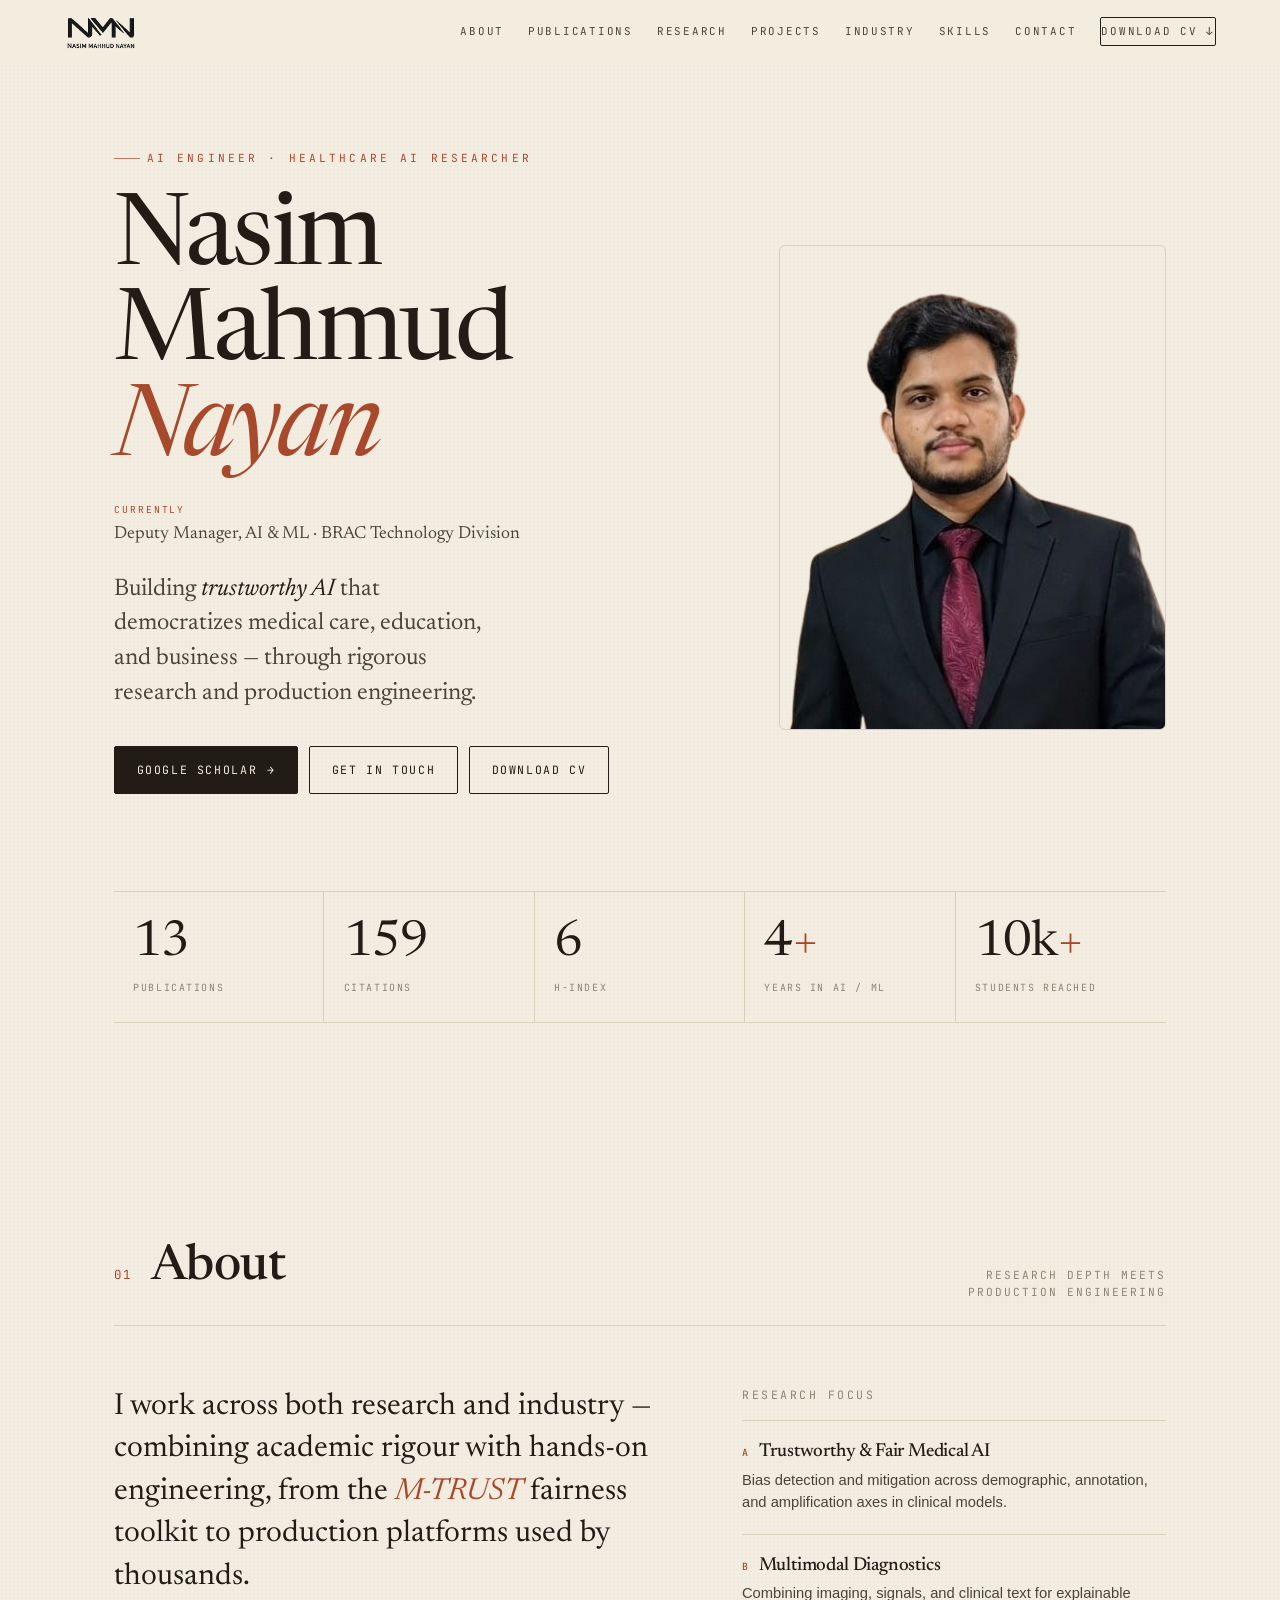
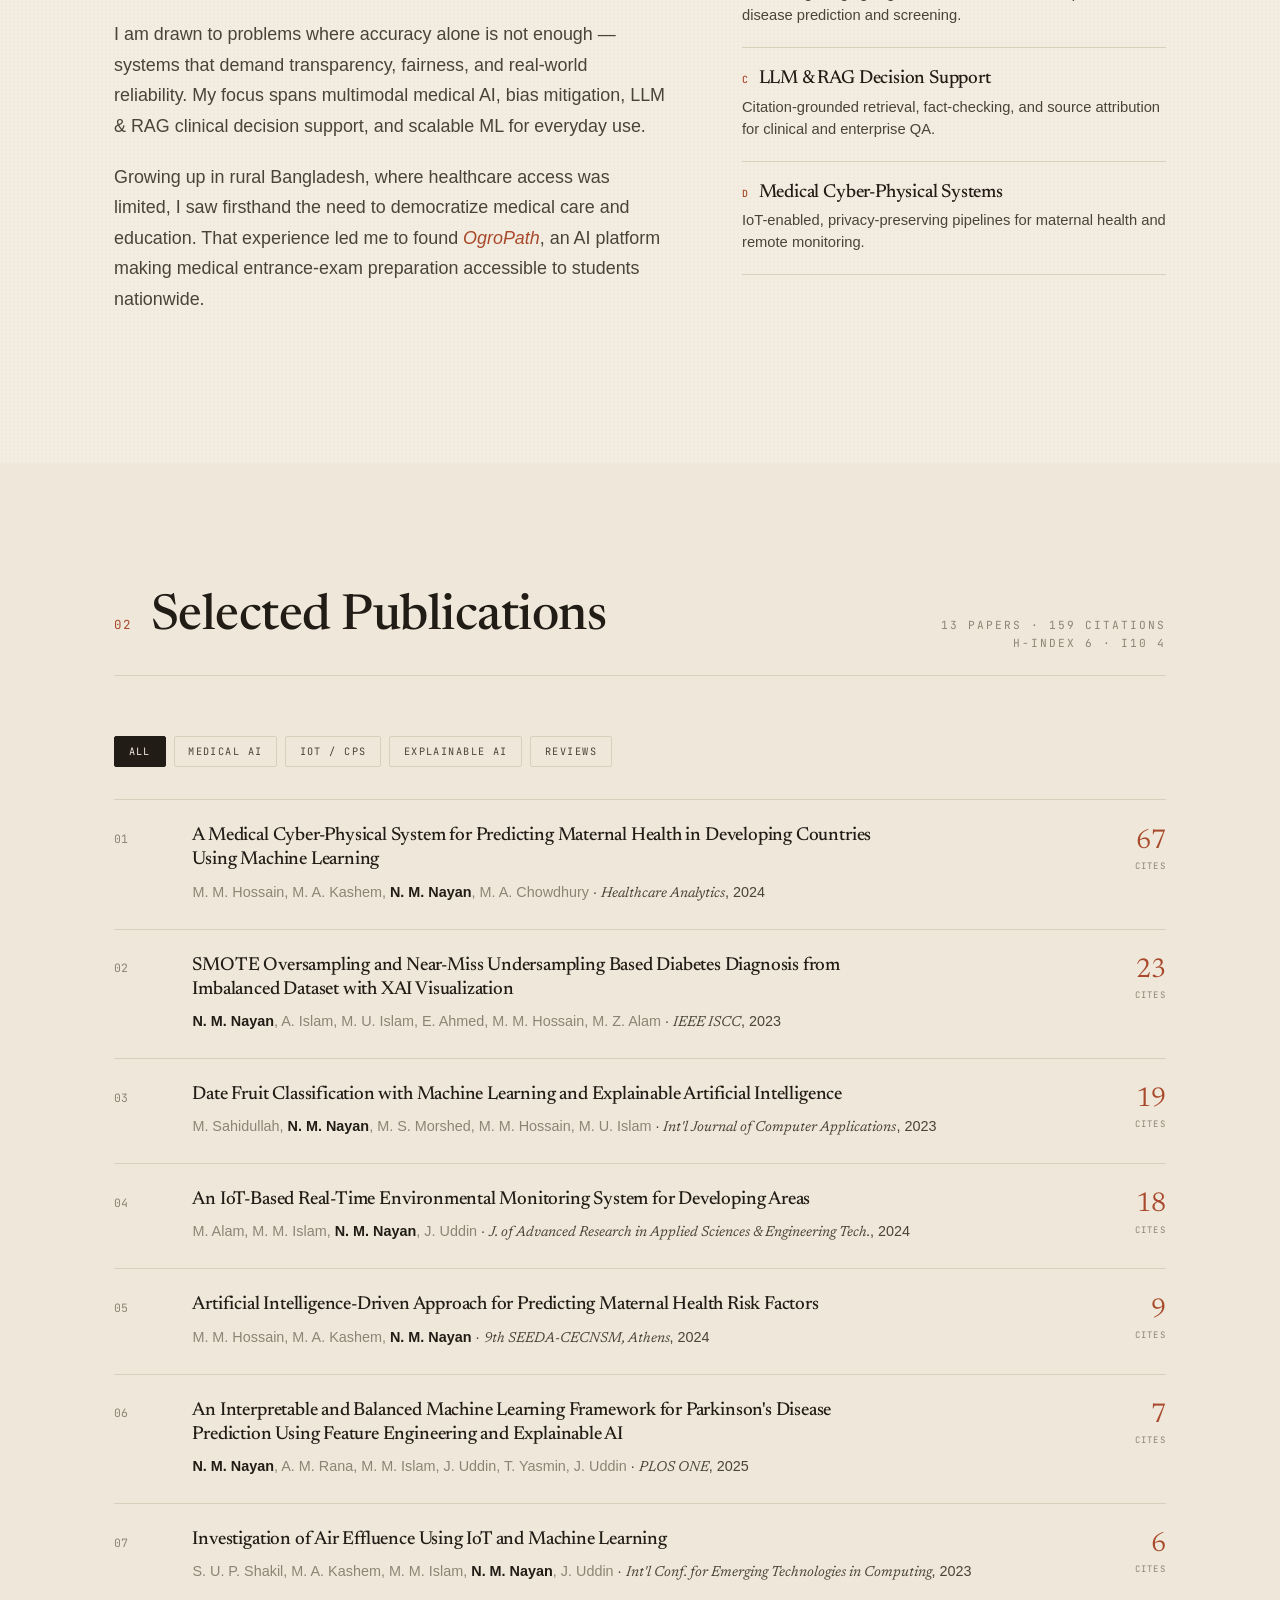
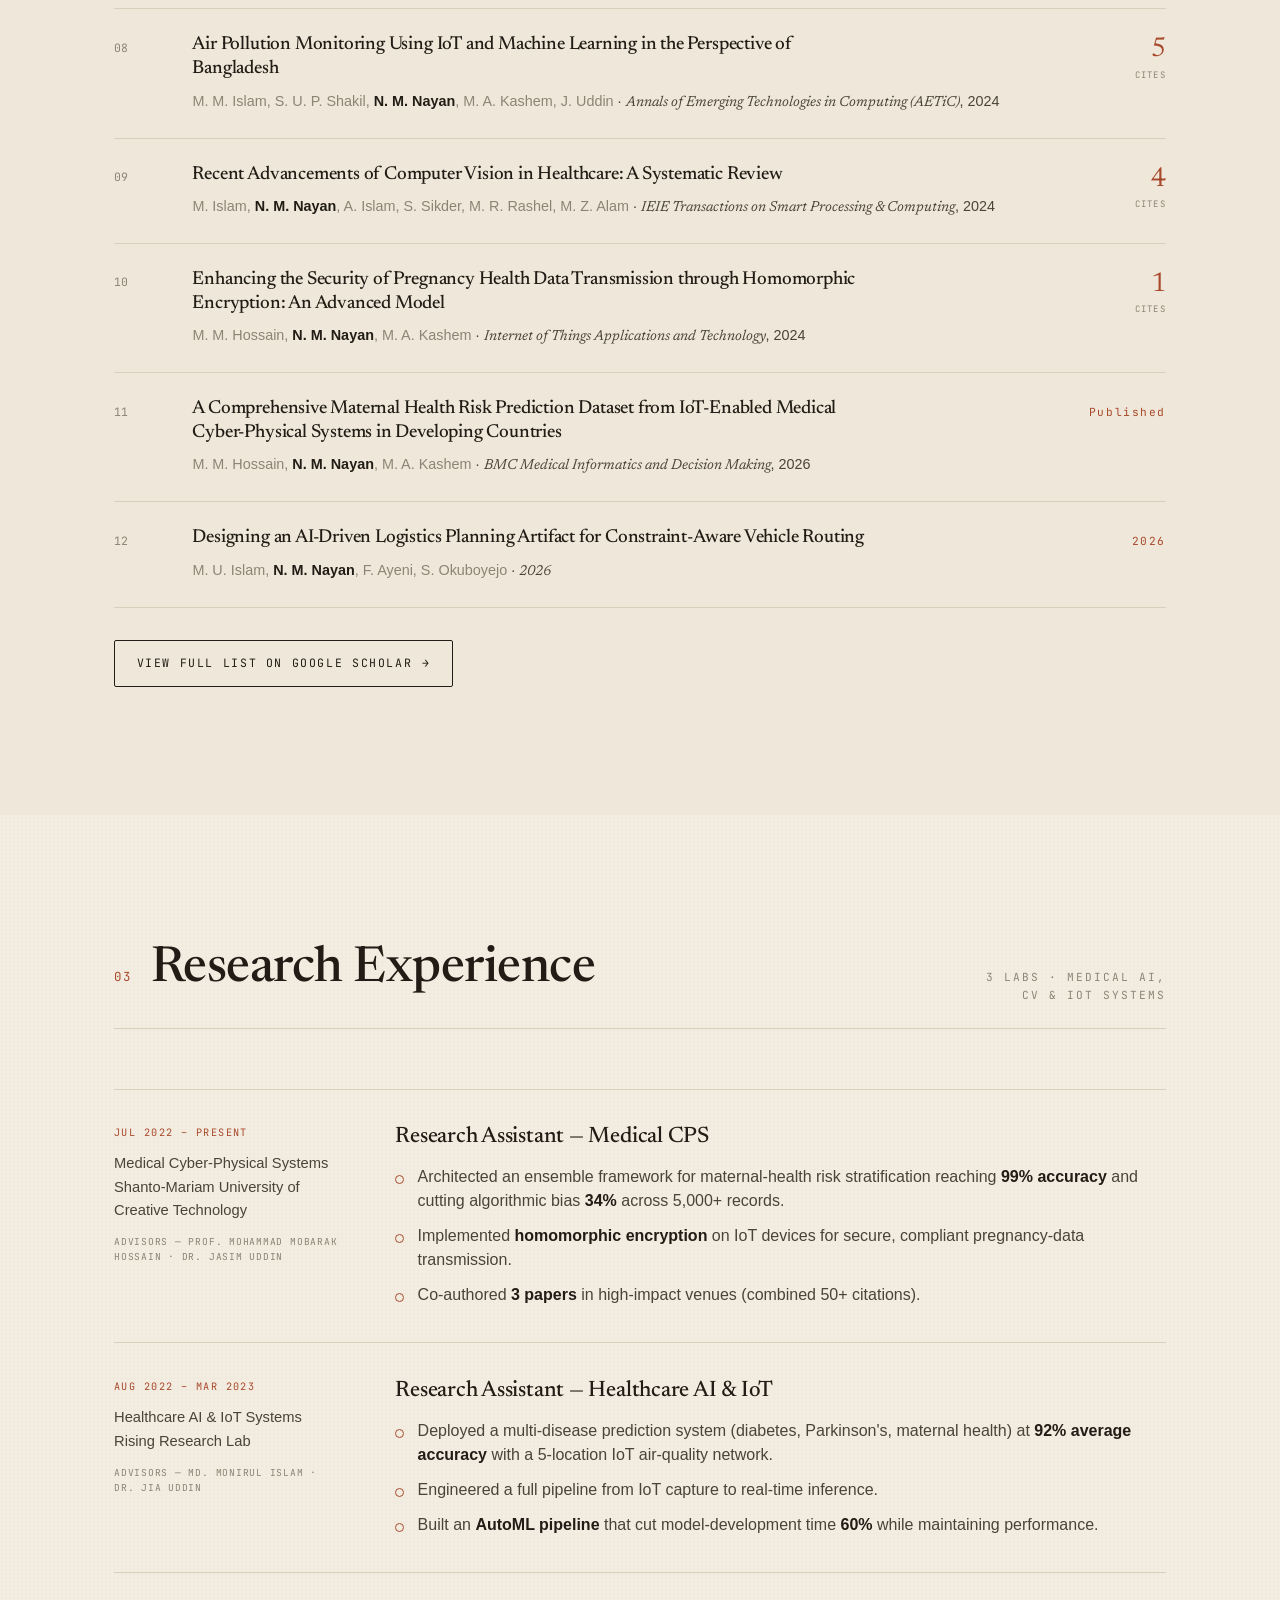
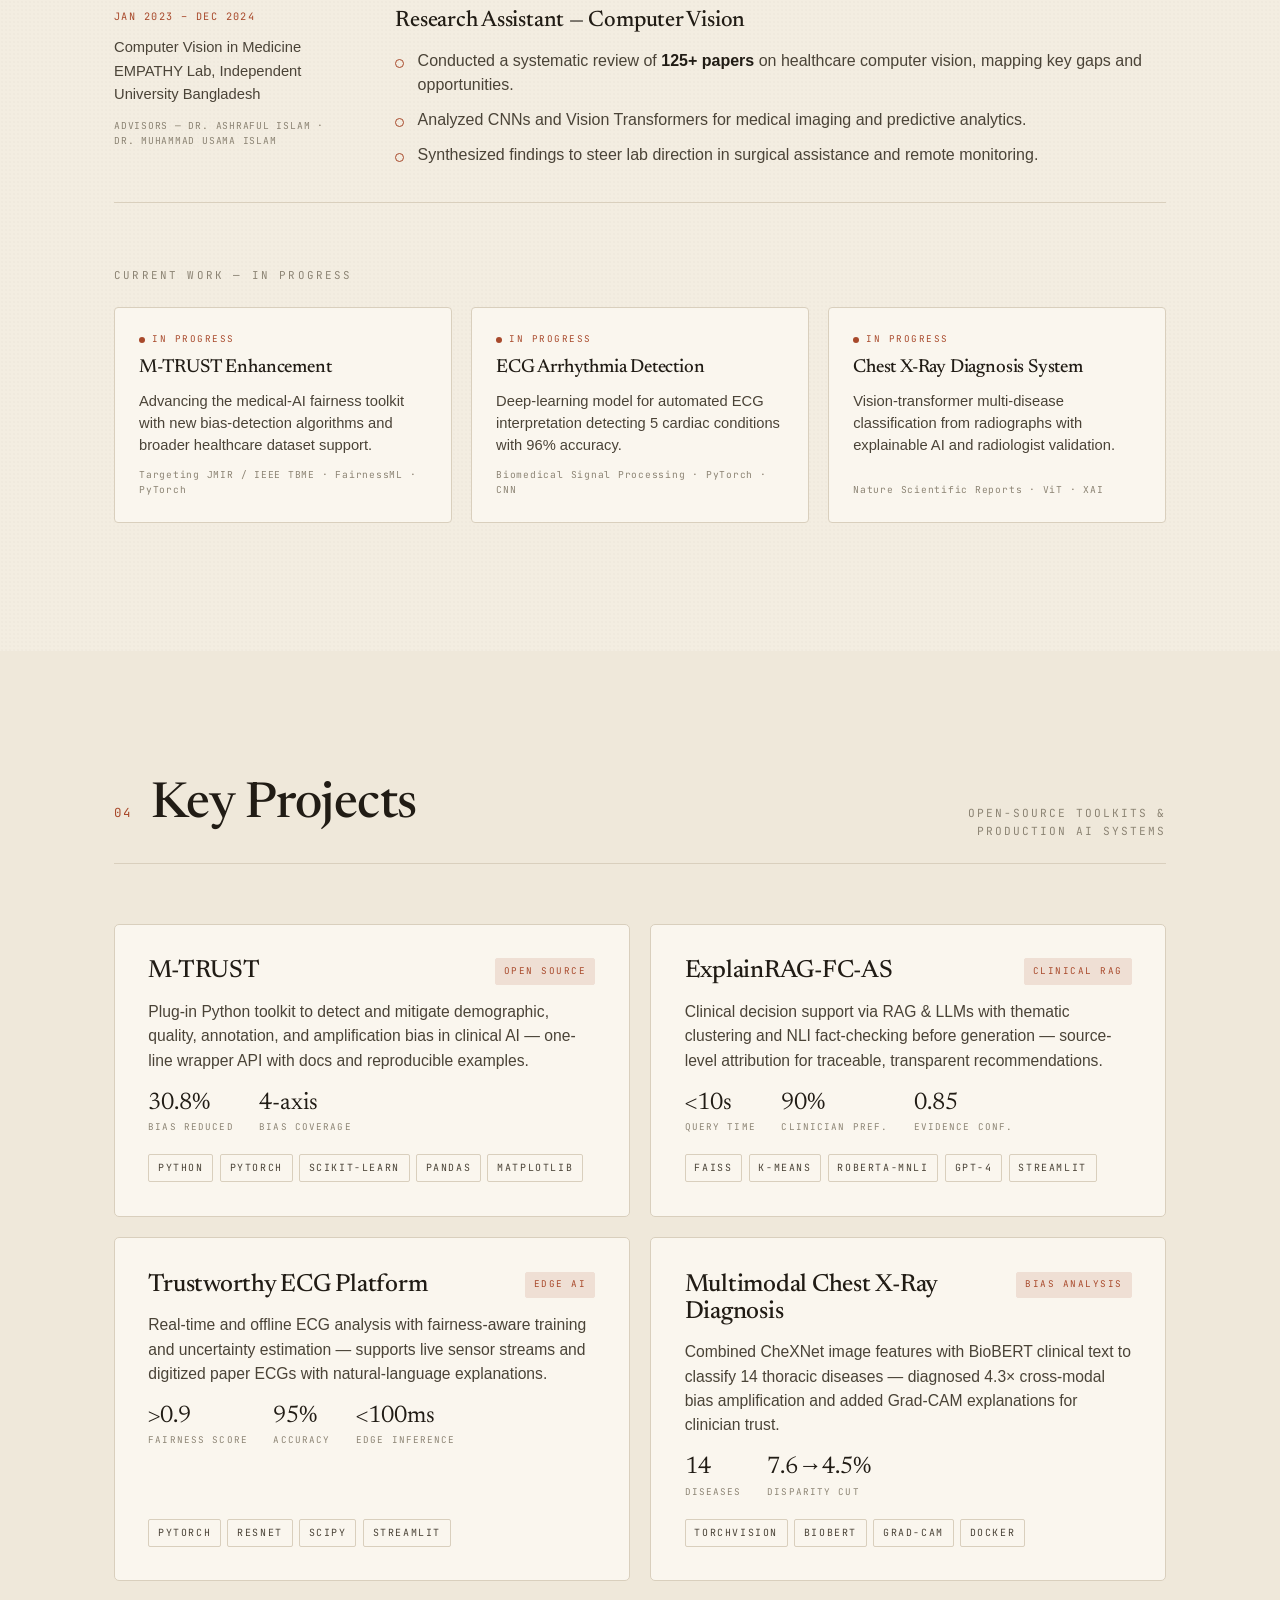
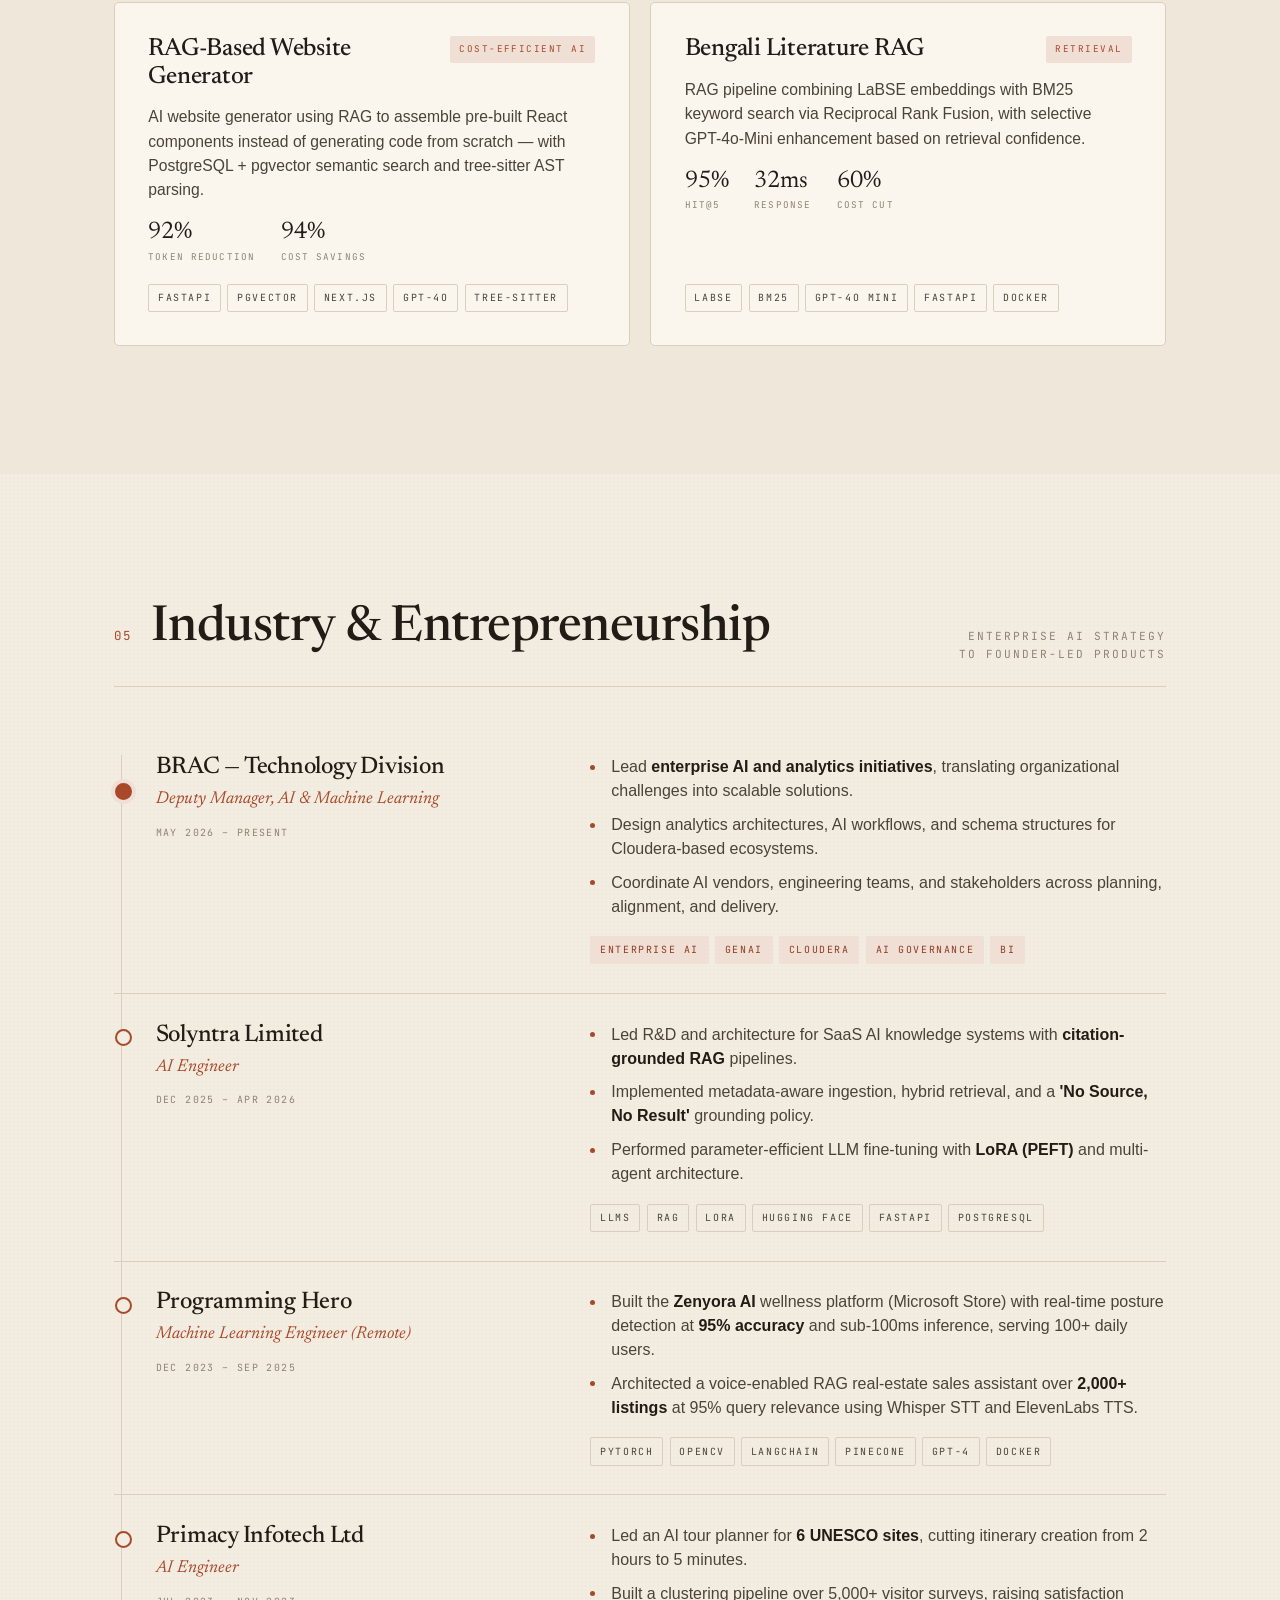
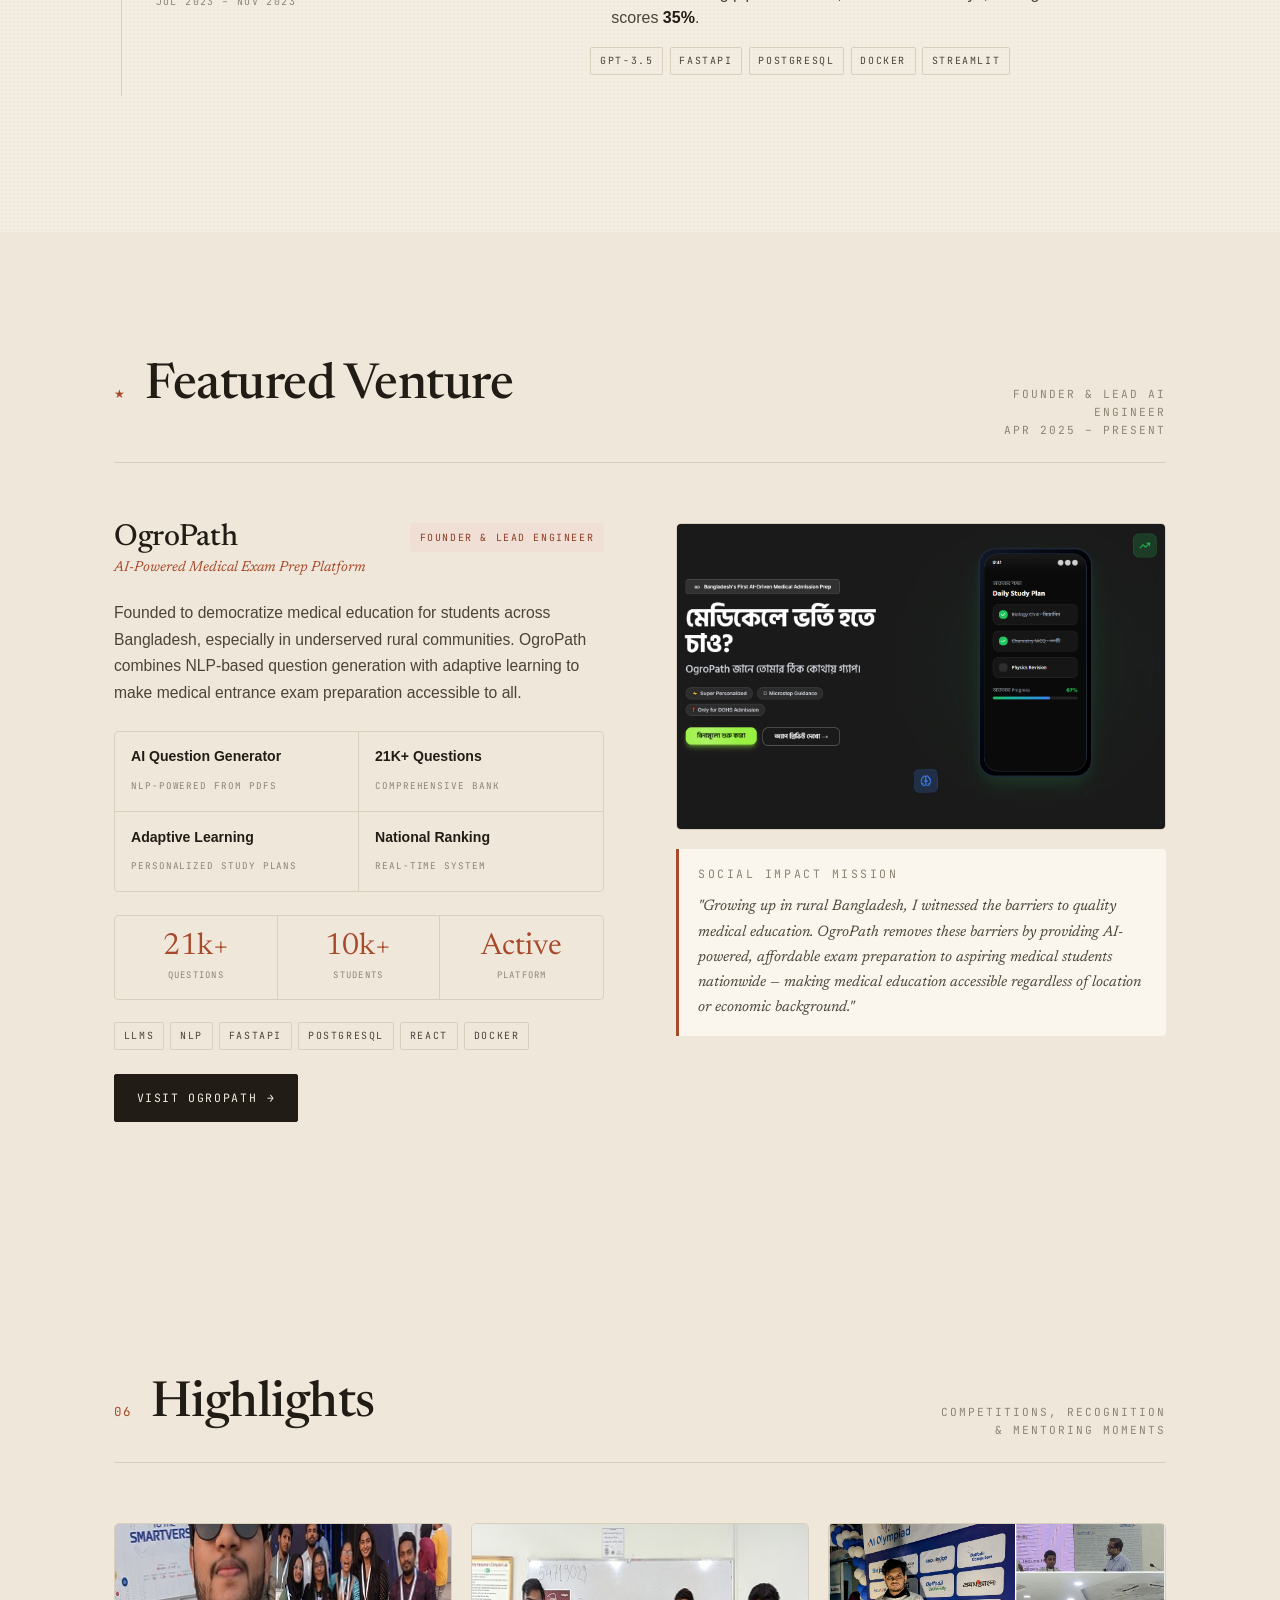
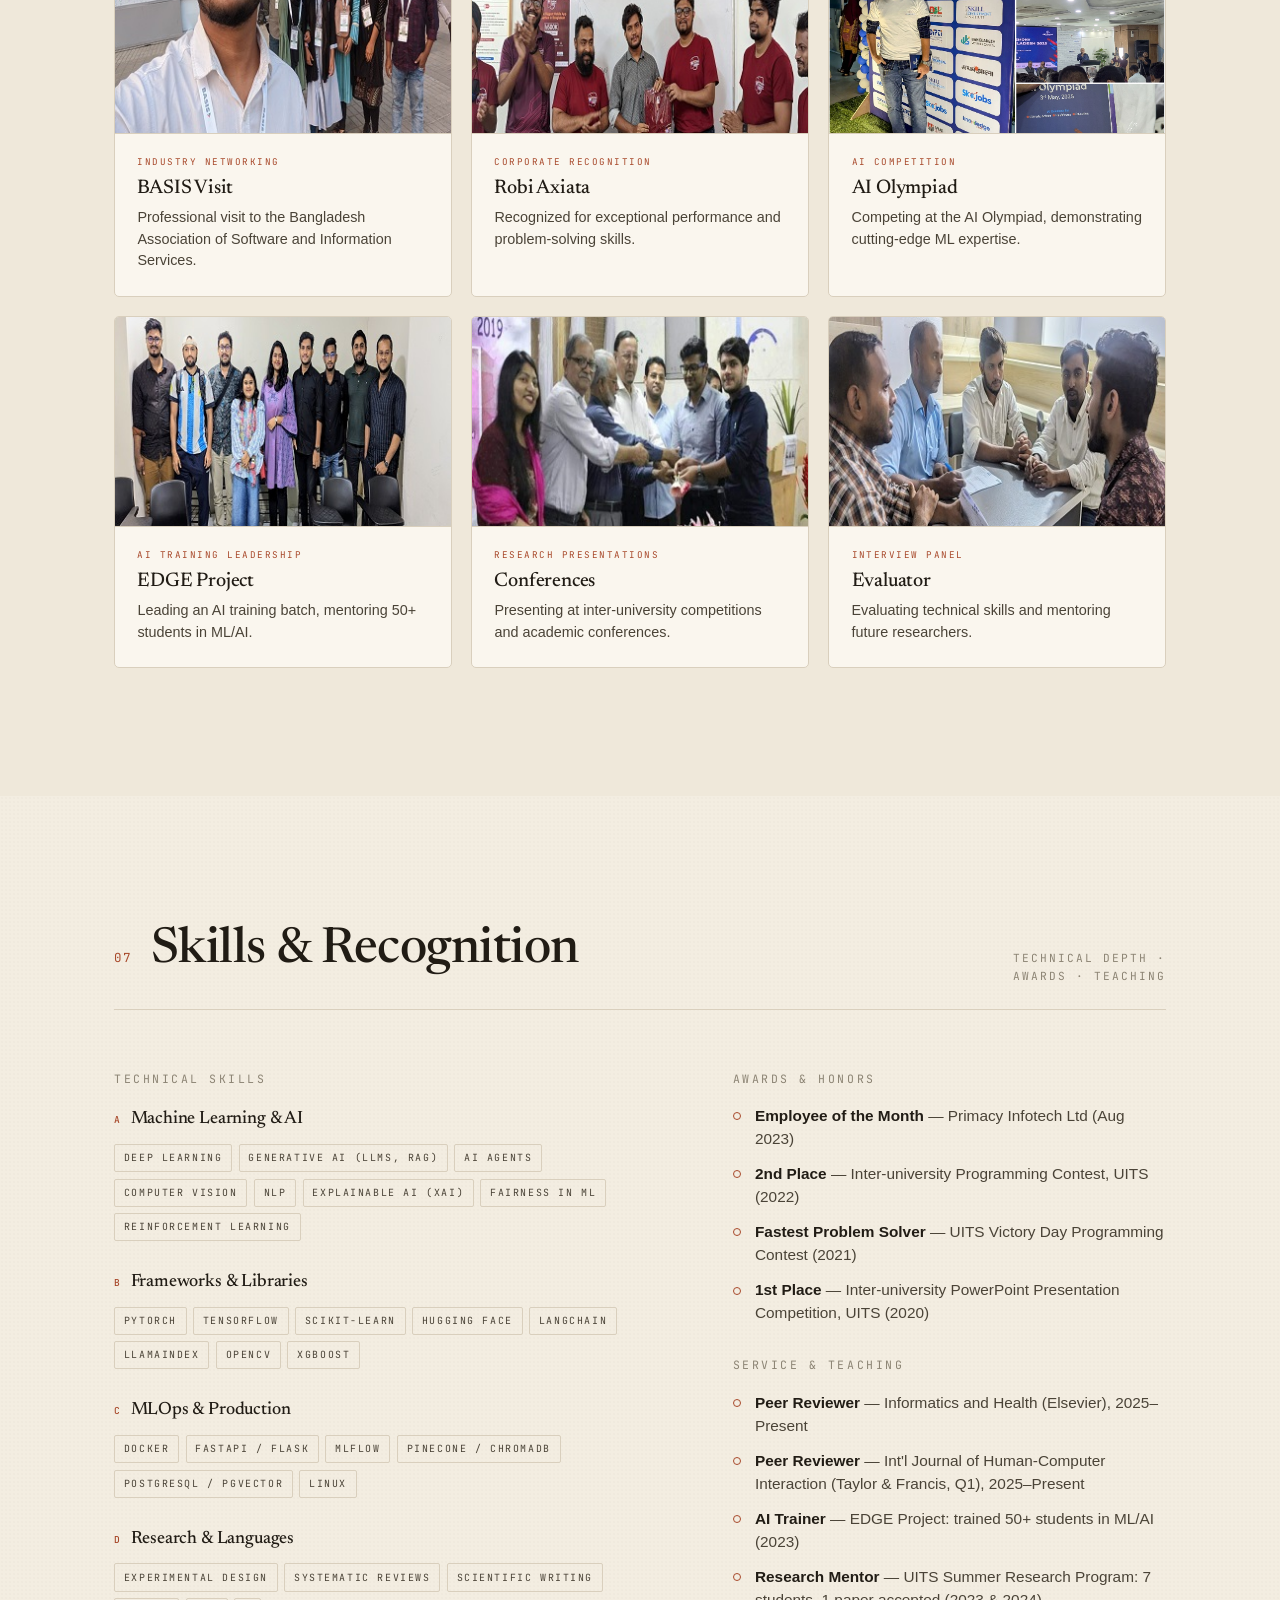
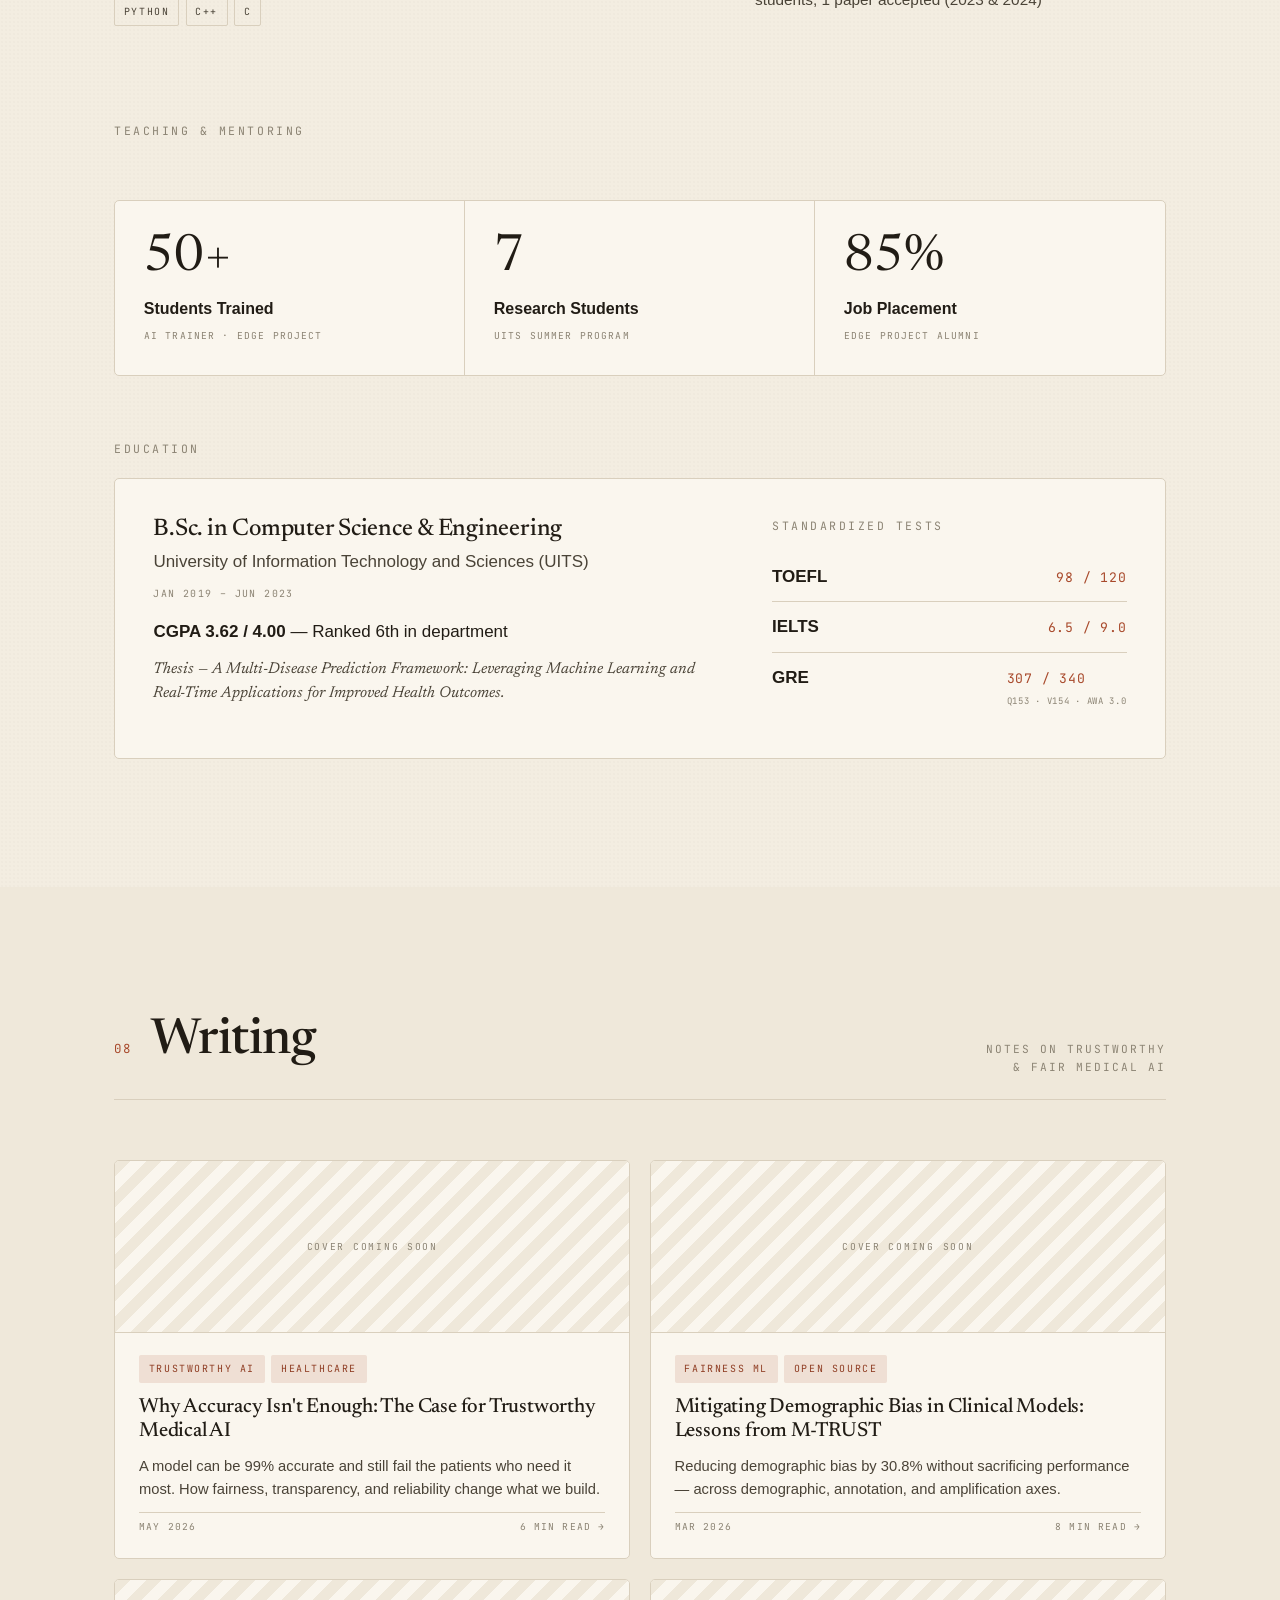
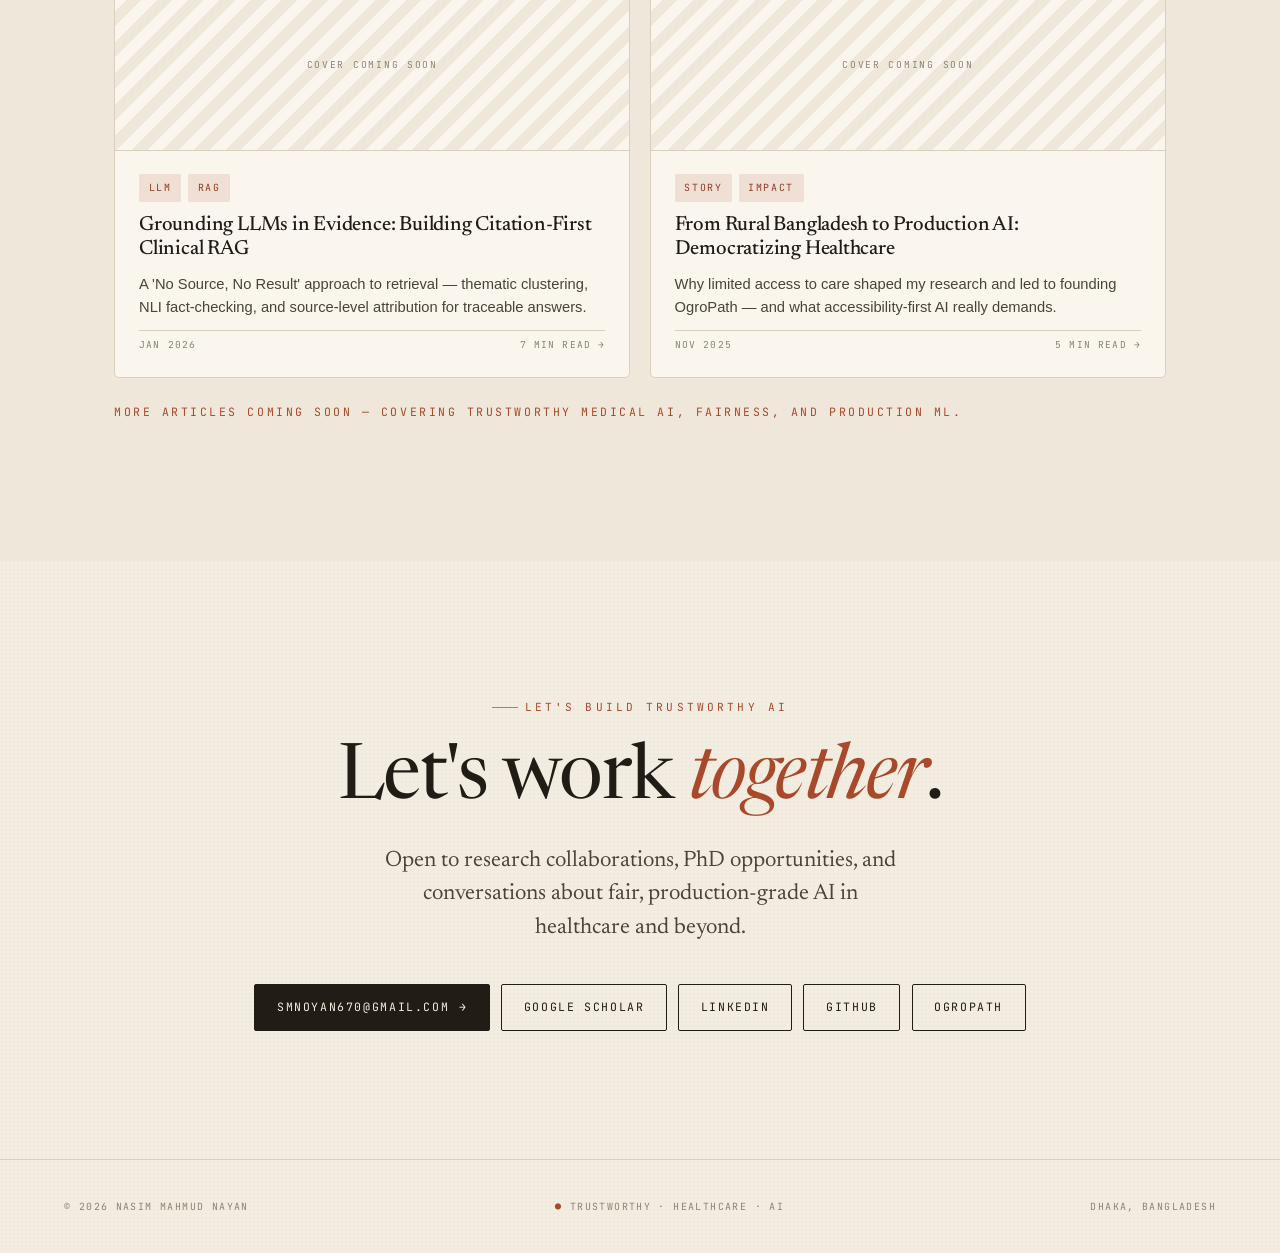
==== commit 1981c0ca: "Update portfolio files" ====
--- a/index.html
+++ b/index.html
@@ -47,7 +47,7 @@
     </div>
 
     <div class="hero-photo reveal d2">
-      <img src="photos/dp.jpeg" alt="Nasim Mahmud Nayan" class="profile-img">
+      <img src="photos/dp.png" alt="Nasim Mahmud Nayan" class="profile-img">
     </div>
   </div>
 
